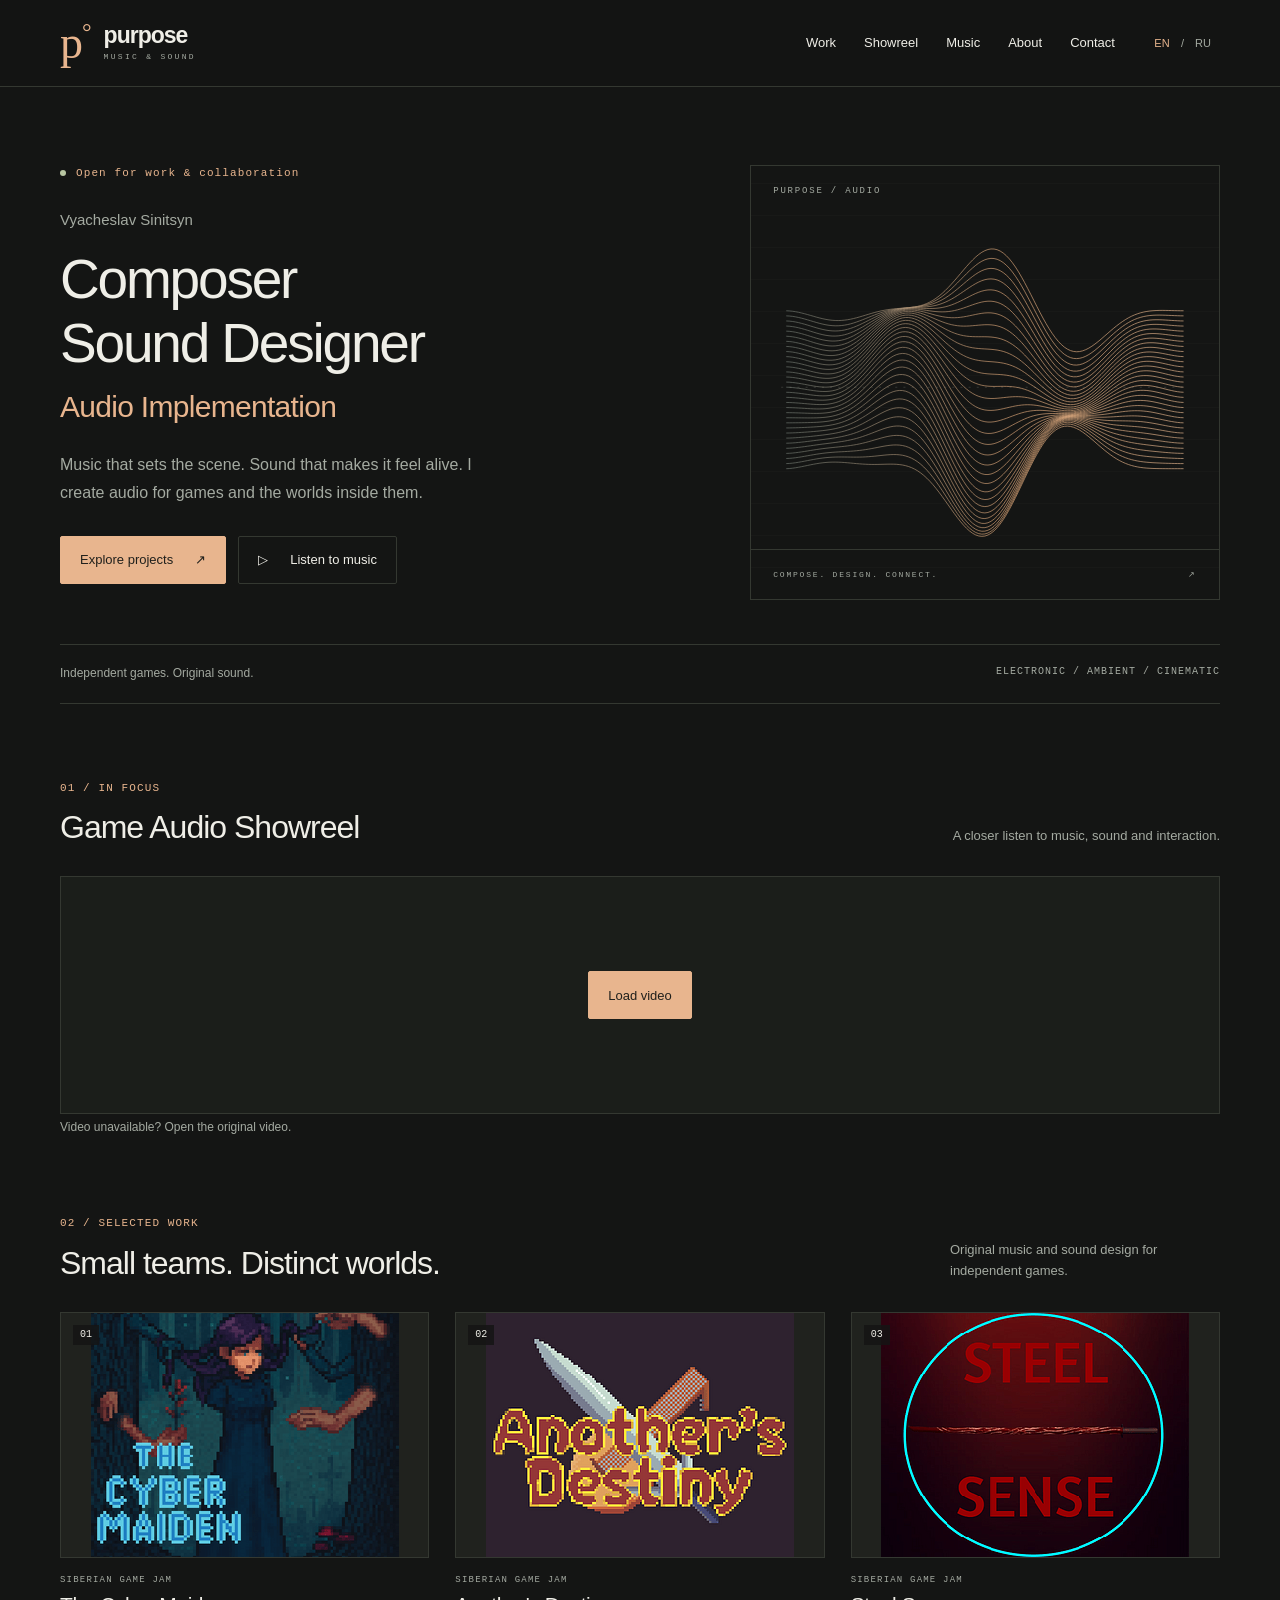
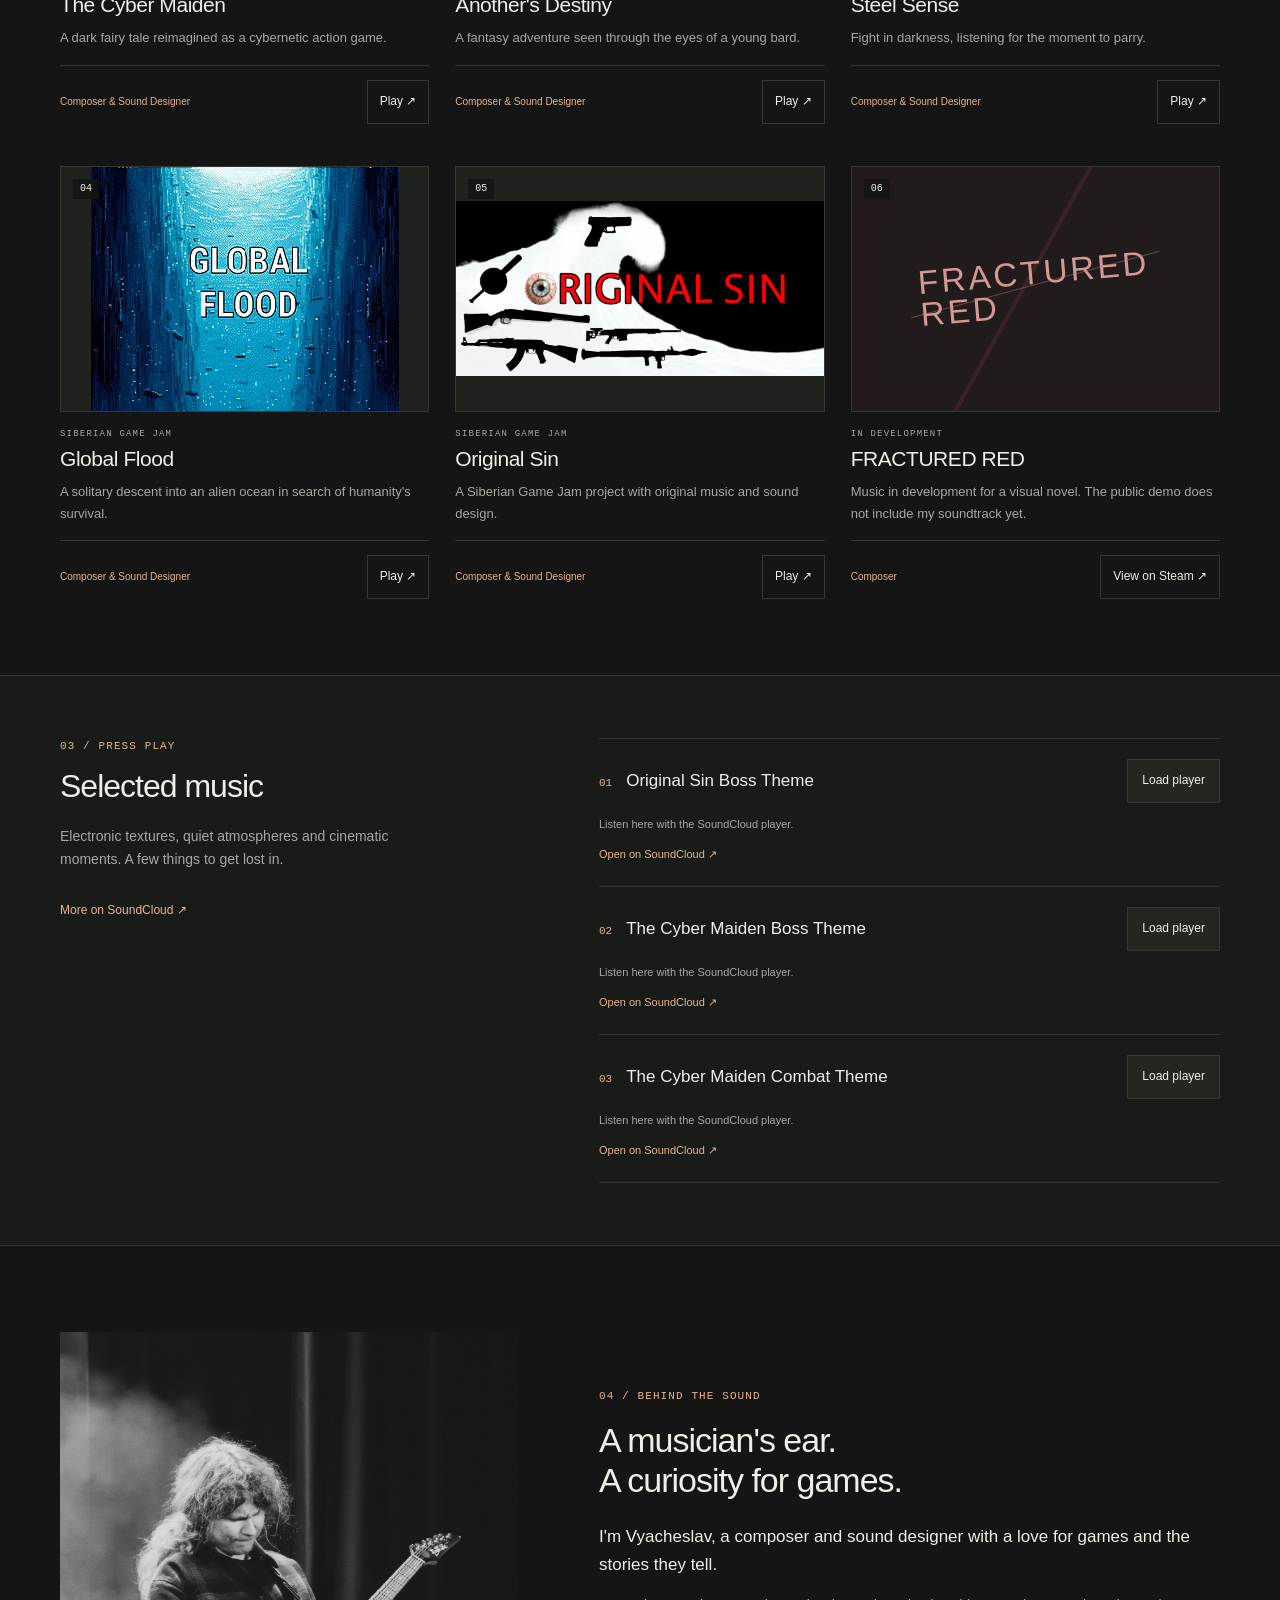
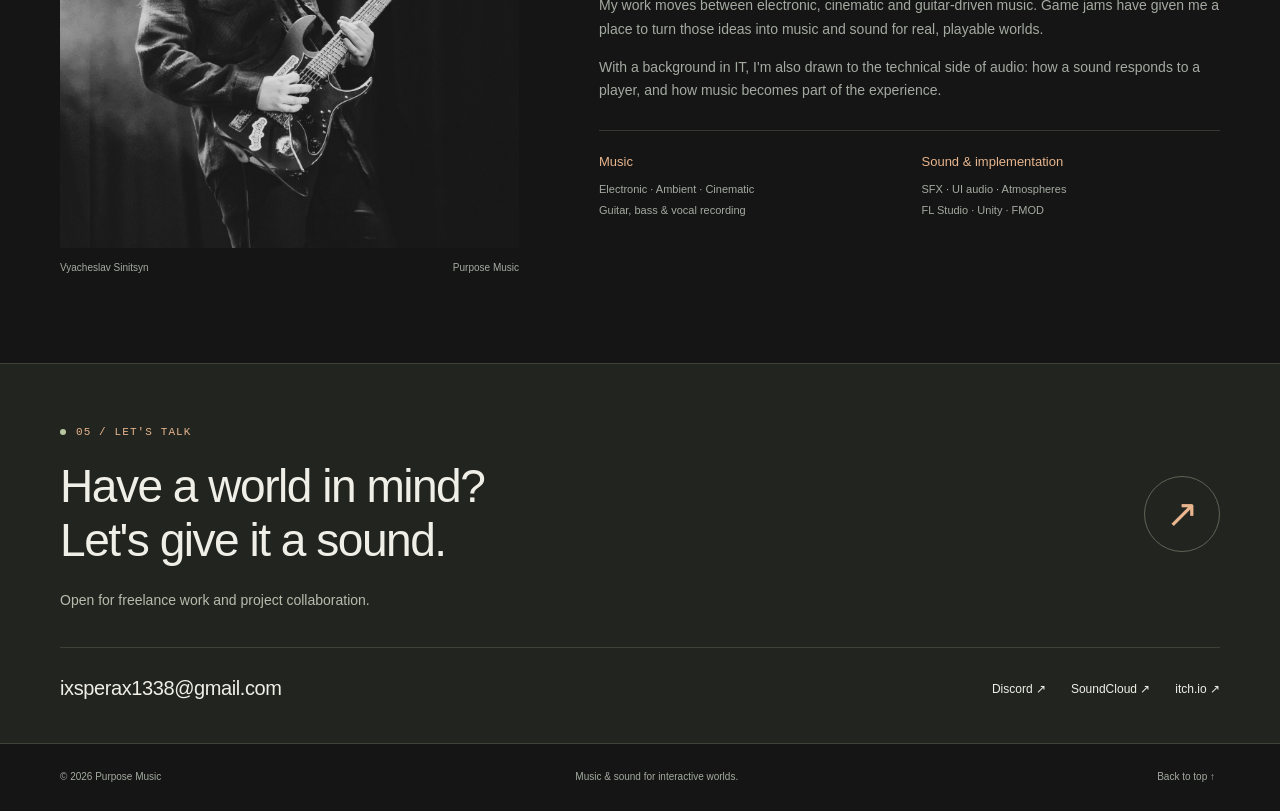
==== index.html @ 6867241c "initial commit" ====
<!doctype html>
<html lang="en">
<head>
  <meta charset="utf-8">
  <meta name="viewport" content="width=device-width, initial-scale=1">
  <title>Vyacheslav Sinitsyn · Game Audio & Music</title>
  <meta name="description" content="Music, sound design and interactive audio for games. Explore the work of Vyacheslav Sinitsyn (Purpose Music). Open for freelance work and collaboration.">
  <meta name="theme-color" content="#141514">
  <meta property="og:type" content="website">
  <meta property="og:title" content="Vyacheslav Sinitsyn · Game Audio & Music">
  <meta property="og:description" content="Music, sound design and interactive audio for games. Open for freelance work and collaboration.">
  <meta property="og:locale" content="en_US">
  <meta name="twitter:card" content="summary">
  <meta name="twitter:title" content="Vyacheslav Sinitsyn · Game Audio & Music">
  <meta name="twitter:description" content="Music, sound design and interactive audio for games. Open for freelance work and collaboration.">
  <link rel="icon" href="assets/favicon.svg" type="image/svg+xml">
  <link rel="stylesheet" href="style.css">
  <script defer src="portfolio-data.js"></script>
  <script defer src="script.js"></script>
</head>
<body>
  <a class="skip-link" href="#main" data-i18n="skip">Skip to content</a>
  <header class="header">
    <div class="container header-inner">
      <a class="brand" href="#top" aria-label="Purpose Music — home"><span class="brand-mark" aria-hidden="true">p<span>°</span></span><span>purpose<span class="brand-sub">MUSIC & SOUND</span></span></a>
      <nav id="navigation" class="navigation" aria-label="Main navigation">
        <a href="#work" data-i18n="work">Work</a><a href="#showreel" data-i18n="showreel">Showreel</a><a href="#music" data-i18n="music">Music</a><a href="#about" data-i18n="about">About</a><a href="#contact" data-i18n="contact">Contact</a>
      </nav>
      <div class="header-controls"><div class="language" role="group" aria-label="Language"><button type="button" data-lang="en" aria-pressed="true" lang="en">EN</button><span aria-hidden="true">/</span><button type="button" data-lang="ru" aria-pressed="false" lang="ru">RU</button></div><button class="menu-button" type="button" aria-expanded="false" aria-controls="navigation" data-i18n="menu">Menu</button></div>
    </div>
  </header>
  <main id="main">
    <section class="hero container" id="top" aria-labelledby="hero-title">
      <div class="hero-copy"><p class="eyebrow"><span class="status-dot"></span><span data-i18n="available">Open for work & collaboration</span></p>
        <p class="hero-name" data-i18n="name">Vyacheslav Sinitsyn</p>
        <h1 id="hero-title"><span data-i18n="composer">Composer</span><span data-i18n="soundDesigner">Sound Designer</span><span class="hero-role" data-i18n="implementation">Audio Implementation</span></h1>
        <p class="hero-description" data-i18n="heroDescription">Music that sets the scene. Sound that makes it feel alive. I create audio for games and the worlds inside them.</p>
        <div class="hero-actions"><a class="button primary" href="#work"><span data-i18n="viewProjects">Explore projects</span><span aria-hidden="true">↗</span></a><a class="button secondary" href="#music"><span aria-hidden="true">▷</span><span data-i18n="listen">Listen to music</span></a></div>
      </div>
      <div class="signal-art" aria-hidden="true"><div class="signal-top"><span>PURPOSE / AUDIO</span></div><svg class="signal-svg" viewBox="0 0 440 340"><defs><linearGradient id="signal-color" x1="0" x2="1"><stop stop-color="#6e7770"/><stop offset=".55" stop-color="#dfa778"/><stop offset="1" stop-color="#e7b78e"/></linearGradient></defs><g id="signal-lines"></g><path d="M20 170H420" stroke="#b5b8aa" stroke-opacity=".2" stroke-dasharray="2 6"/></svg><div class="signal-bottom"><span>COMPOSE. DESIGN. CONNECT.</span><span>↗</span></div></div>
      <div class="hero-foot"><span data-i18n="heroFoot">Independent games. Original sound.</span><span class="mono" data-i18n="genres">ELECTRONIC / AMBIENT / CINEMATIC</span></div>
    </section>
    <section class="section container" id="showreel" aria-labelledby="showreel-title"><div class="section-heading"><div><p class="eyebrow" data-i18n="inFocus">01 / IN FOCUS</p><h2 id="showreel-title" data-i18n="showreelTitle">Game Audio Showreel</h2></div><p data-i18n="showreelIntro">A closer listen to music, sound and interaction.</p></div>
      <div id="showreel-content" class="reel-panel"><div class="reel-wave" aria-hidden="true"></div><div class="reel-label"><span class="reel-symbol" aria-hidden="true">▷</span><h3 data-i18n="comingSoon">Showreel coming soon</h3><p data-i18n="reelNote">In the meantime, explore the games and music below.</p></div><span class="reel-corner mono" aria-hidden="true">MUSIC / SFX / INTERACTIVE AUDIO</span></div>
    </section>
    <section class="section container" id="work" aria-labelledby="work-title"><div class="section-heading"><div><p class="eyebrow" data-i18n="selectedWork">02 / SELECTED WORK</p><h2 id="work-title" data-i18n="gamesProjects">Small teams. Distinct worlds.</h2></div><p data-i18n="workIntro">Original music and sound design for independent games.</p></div><div class="projects-grid" id="projects"></div></section>
    <section class="music-section" id="music" aria-labelledby="music-title"><div class="container music-layout"><div><p class="eyebrow" data-i18n="pressPlay">03 / PRESS PLAY</p><h2 id="music-title" data-i18n="selectedMusic">Selected music</h2><p class="section-copy" data-i18n="musicIntro">Electronic textures, quiet atmospheres and cinematic moments. A few things to get lost in.</p><a class="text-link" data-contact="soundcloud" target="_blank" rel="noopener noreferrer"><span data-i18n="onSoundcloud">More on SoundCloud</span> ↗</a></div><div id="tracks" class="tracks"></div></div></section>
    <section class="section container about-layout" id="about" aria-labelledby="about-title"><figure class="portrait"><img src="SnPwhEOGqGgmnHbQnVc5QeldTbpKOXacxJZdpJtBGOdw2GzaITEuMeeuamEk_qnkr8z3vWX8vE2CydNFjJalTJc6.jpg" width="1280" height="1920" loading="lazy" decoding="async" alt="Vyacheslav Sinitsyn playing guitar on stage" id="portrait"><figcaption><span data-i18n="name">Vyacheslav Sinitsyn</span><span>Purpose Music</span></figcaption></figure><div class="about-copy"><p class="eyebrow" data-i18n="behindSound">04 / BEHIND THE SOUND</p><h2 id="about-title" data-i18n="aboutTitle">A musician's ear.<br>A curiosity for games.</h2><div id="biography"></div><div class="capabilities"><div><h3 data-i18n="music">Music</h3><p data-i18n="musicSkills">Electronic · Ambient · Cinematic<br>Guitar & bass recording</p></div><div><h3 data-i18n="soundImplementation">Sound & implementation</h3><p data-i18n="soundSkills">SFX · UI audio · Atmospheres<br>FL Studio · Unity · FMOD</p></div></div></div></section>
    <section class="contact-section" id="contact" aria-labelledby="contact-title"><div class="container"><p class="eyebrow"><span class="status-dot"></span><span data-i18n="letsTalk">05 / LET'S TALK</span></p><div class="contact-heading"><h2 id="contact-title" data-i18n="contactTitle">Have a world in mind?<br>Let's give it a sound.</h2><a class="contact-arrow" data-contact="email" aria-label="Email Vyacheslav">↗</a></div><p data-i18n="contactIntro">Open for freelance work and project collaboration.</p><div class="contact-links"><a class="email-link" data-contact="email"></a><div class="social-links"><a id="discord-link" target="_blank" rel="noopener noreferrer" hidden>Discord ↗</a><a data-contact="soundcloud" target="_blank" rel="noopener noreferrer">SoundCloud ↗</a><a data-contact="itch" target="_blank" rel="noopener noreferrer">itch.io ↗</a></div></div></div></section>
  </main>
  <footer class="container footer"><span>© <span id="year">2026</span> Purpose Music</span><span data-i18n="footerNote">Music & sound for interactive worlds.</span><a href="#top"><span data-i18n="backTop">Back to top</span> ↑</a></footer>
  <noscript><p class="noscript">Enable JavaScript to view the project catalogue, load SoundCloud and switch languages. Contact: <a href="mailto:ixsperax1338@gmail.com">ixsperax1338@gmail.com</a>.</p></noscript>
</body>
</html>
---- style.css ----
@charset "UTF-8";
:root {
  color-scheme: dark;
  --bg: #141514;
  --surface: #1c1e1c;
  --ink: #efeee7;
  --muted: #a4aaa1;
  --accent: #e8b58e;
  --line: #343831;
}
* { box-sizing: border-box; }
html { scroll-behavior: smooth; scroll-padding-top: 105px; }
body { margin: 0; background: var(--bg); color: var(--ink); font: 15px/1.65 Arial, Helvetica, sans-serif; }
a { color: inherit; text-decoration: none; }
button { font: inherit; color: inherit; cursor: pointer; }
a, button { -webkit-tap-highlight-color: transparent; transition: color .2s, background .2s, border-color .2s, transform .2s; }
img { display: block; max-width: 100%; }
svg { display: block; }
h1, h2, h3, p, figure { margin: 0; }
h1, h2, h3 { line-height: 1.16; font-weight: 500; }
a:hover { color: var(--accent); }
:focus-visible { outline: 2px solid var(--accent); outline-offset: 5px; }
[hidden] { display: none !important; }
.container { width: min(1160px, calc(100% - 96px)); margin-inline: auto; }
.eyebrow, .mono { font: 11px/1.5 Consolas, "Courier New", monospace; letter-spacing: .1em; }
.eyebrow { color: var(--accent); display: flex; align-items: center; gap: 10px; }
.status-dot { width: 6px; height: 6px; border-radius: 50%; background: #b8c6a2; flex-shrink: 0; }

/* Navigation */
.header { position: sticky; top: 0; z-index: 20; background: #141514f5; border-bottom: 1px solid var(--line); }
.header-inner { height: 86px; display: flex; align-items: center; justify-content: space-between; gap: 30px; }
.brand { display: flex; gap: 13px; align-items: center; font-size: 23px; font-weight: 600; letter-spacing: -1px; line-height: 1.15; }
.brand-mark { display: block; font: 46px/1 Georgia, serif; color: var(--accent); }
.brand-mark span { font-size: 24px; vertical-align: top; }
.brand-sub { display: block; font: 8px/1.9 Consolas, monospace; letter-spacing: 2.3px; color: var(--muted); }
.navigation { display: flex; gap: 28px; margin-left: auto; font-size: 13px; }
.navigation a { padding-block: 12px; }
.header-controls { display: flex; align-items: center; gap: 16px; }
.language { display: flex; align-items: center; gap: 2px; color: var(--muted); font-size: 11px; }
.language button { background: none; border: 0; min-height: 44px; min-width: 34px; font-size: 11px; }
.language button[aria-pressed=true] { color: var(--accent); }
.menu-button { display: none; background: none; border: 1px solid var(--line); padding: 8px 12px; }
.skip-link { position: fixed; left: 20px; top: -100px; z-index: 99; background: var(--accent); color: var(--bg); padding: 12px; }
.skip-link:focus { top: 10px; }

/* Hero: gently moving signal lines, with no external assets. */
.hero { display: grid; grid-template-columns: 1.35fr 1fr; gap: 44px 56px; padding-top: 78px; }
.hero-name { margin: 26px 0 16px; color: var(--muted); font-size: 15px; }
.hero h1 { font-size: clamp(36px, 4.3vw, 58px); letter-spacing: -2.2px; }
.hero h1 > span { display: block; }
.hero h1 .hero-role { font-size: clamp(20px, 2.35vw, 30px); letter-spacing: -.7px; color: var(--accent); margin-top: 14px; }
.hero-description { color: var(--muted); max-width: 430px; margin-top: 26px; font-size: 16px; line-height: 1.75; }
.hero-actions { display: flex; flex-wrap: wrap; gap: 12px; margin-top: 29px; }
.button { display: inline-flex; justify-content: center; align-items: center; gap: 22px; min-height: 48px; padding: 12px 19px; border: 1px solid var(--line); border-radius: 2px; font-size: 13px; }
.primary { background: var(--accent); color: #20201c; border-color: var(--accent); }
.primary:hover { background: #f6cdae; color: #141514; }
.secondary { background: transparent; }
.secondary:hover { border-color: var(--accent); }
.signal-art { align-self: center; border: 1px solid var(--line); position: relative; background: repeating-linear-gradient(0deg, transparent, transparent 31px, #8f978208 31px, #8f978208 32px); aspect-ratio: 1.08; display: flex; flex-direction: column; justify-content: space-between; overflow: hidden; }
.signal-top, .signal-bottom { padding: 20px 22px; display: flex; justify-content: space-between; align-items: center; color: var(--muted); font: 9px Consolas, monospace; letter-spacing: 1.8px; }
.signal-svg { position: absolute; top: 11%; width: 100%; height: 80%; }
#signal-lines path {
  transform-box: fill-box;
  transform-origin: center;
  animation: signal-breathe 10s ease-in-out infinite;
}
.signal-art.is-paused #signal-lines path { animation-play-state: paused; }
@keyframes signal-breathe {
  0%, 100% { transform: translateY(0) scaleY(1); }
  50% { transform: translateY(-4px) scaleY(1.12); }
}
.signal-bottom { border-top: 1px solid var(--line); font-size: 8px; }
.hero-foot { grid-column: 1/-1; border-block: 1px solid var(--line); padding: 19px 0; display: flex; justify-content: space-between; gap: 20px; color: var(--muted); font-size: 12px; }
.hero-foot .mono { font-size: 10px; }

/* Showreel */
.section { padding-block: 76px; }
.section-heading { display: flex; justify-content: space-between; align-items: flex-end; gap: 28px; margin-bottom: 30px; }
.section-heading h2, .music-layout h2 { font-size: 32px; letter-spacing: -1px; margin-top: 13px; }
.section-heading > p { font-size: 13px; color: var(--muted); max-width: 270px; }
.reel-panel { min-height: 238px; background: #1b1e1a; border: 1px solid var(--line); position: relative; display: grid; place-items: center; overflow: hidden; }
.reel-wave { position: absolute; inset: 35px 30px; display: flex; gap: 5px; align-items: center; justify-content: center; opacity: .18; }
.reel-wave i { display: block; width: 3px; background: #a6b493; flex-shrink: 1; }
.reel-label { z-index: 1; text-align: center; padding: 32px 20px; background: radial-gradient(ellipse, #1b1e1a 45%, transparent 72%); }
.reel-symbol { color: var(--accent); font-size: 33px; line-height: 1; display: block; margin-bottom: 18px; }
.reel-label h3 { font-size: 21px; }
.reel-label p { font-size: 12px; color: var(--muted); margin-top: 10px; }
.reel-corner { position: absolute; bottom: 15px; left: 20px; color: var(--muted); font-size: 8px; }
.reel-panel.has-video { aspect-ratio: 16/9; }
.reel-panel iframe, .reel-panel video { width: 100%; height: 100%; position: absolute; inset: 0; border: 0; }
.reel-link { font-size: 12px; margin-top: 12px; color: var(--muted); }

/* Work */
#work { padding-top: 0; }
.projects-grid { display: grid; grid-template-columns: repeat(3, minmax(0, 1fr)); gap: 42px 26px; }
.project-card { min-width: 0; display: flex; flex-direction: column; }
.project-art { aspect-ratio: 1.5; position: relative; display: flex; align-items: center; justify-content: center; overflow: hidden; background: #20221e; border: 1px solid var(--line); }
.project-art img { width: 100%; height: 100%; object-fit: contain; transition: transform .35s; }
.project-art:hover img { transform: scale(1.025); }
.project-art img.pixel-art { image-rendering: pixelated; }
.project-number { position: absolute; top: 12px; left: 12px; background: #141514d9; padding: 1px 7px; color: var(--ink); font: 10px/1.8 Consolas, monospace; }
.project-meta { margin: 17px 0 8px; font: 9px Consolas, monospace; color: var(--muted); letter-spacing: 1.2px; text-transform: uppercase; }
.project-card h3 { font-size: 21px; letter-spacing: -.45px; }
.project-description { font-size: 13px; color: var(--muted); margin: 10px 0 16px; line-height: 1.65; }
.project-bottom { margin-top: auto; padding: 14px 0 0; border-top: 1px solid var(--line); display: flex; align-items: center; justify-content: space-between; gap: 12px; }
.project-role { font-size: 10px; color: var(--accent); }
.project-button { display: inline-flex; align-items: center; gap: 12px; font-size: 12px; min-height: 44px; padding: 0 12px; border: 1px solid var(--line); white-space: nowrap; }
.project-button:hover { border-color: var(--accent); }
.fractured-cover { background: #221b1b linear-gradient(119deg, transparent 47%, #8b454433 47%, #8b454433 48%, transparent 48%); color: #d39994; }
.fractured-cover strong { font: 500 clamp(22px, 2.6vw, 35px)/.96 Arial, sans-serif; letter-spacing: 3px; display: block; transform: rotate(-5deg); }
.fractured-cover strong span { display: block; }
.fractured-cover::after { content: ""; height: 1px; position: absolute; top: 48%; left: 15%; right: 15%; background: #b5837d; transform: rotate(-15deg); opacity: .45; }
.project-pending { color: var(--muted); font: 9px Consolas, monospace; min-height: 44px; display: flex; align-items: center; }

/* Official SoundCloud player: loaded only on request. */
.music-section { border-block: 1px solid var(--line); background: #191b18; padding: 62px 0; }
.music-layout { display: grid; grid-template-columns: .85fr 1.15fr; gap: 80px; }
.section-copy { color: var(--muted); font-size: 14px; max-width: 340px; margin: 20px 0; }
.text-link { font-size: 12px; color: var(--accent); display: inline-block; padding-block: 10px; }
.tracks { align-self: center; min-width: 0; }
.track { border-block: 1px solid var(--line); padding: 20px 0; }
.track + .track { border-top: 0; }
.track-heading { display: flex; gap: 16px; align-items: center; justify-content: space-between; }
.track-title { font-size: 17px; }
.track-index { font: 11px Consolas, monospace; color: var(--accent); margin-right: 14px; }
.load-player { border: 1px solid var(--line); background: #242720; padding: 10px 14px; min-height: 44px; white-space: nowrap; font-size: 12px; }
.load-player:hover { border-color: var(--accent); }
.track-note, .player-fallback { font-size: 11px; color: var(--muted); margin-top: 12px; }
.track-link { font-size: 11px; display: inline-block; padding-top: 12px; color: var(--accent); }
.player-frame { display: block; width: 100%; height: 166px; border: 0; margin-top: 18px; background: #eee; }
.player-fallback a { text-decoration: underline; }

/* About and contact */
.about-layout { display: grid; grid-template-columns: .85fr 1.15fr; gap: 80px; align-items: center; padding-block: 86px; }
.portrait { position: relative; }
.portrait img { width: 100%; height: auto; aspect-ratio: 4/4.5; object-fit: cover; object-position: 50% 58%; filter: contrast(.95); }
.portrait figcaption { display: flex; justify-content: space-between; gap: 12px; padding-top: 12px; color: var(--muted); font-size: 10px; }
.about-copy h2 { font-size: 34px; letter-spacing: -1px; margin: 17px 0 23px; white-space: pre-line; }
#biography p { color: var(--muted); font-size: 14px; margin-bottom: 15px; }
#biography p:first-child { color: var(--ink); font-size: 17px; }
.capabilities { display: grid; grid-template-columns: 1fr 1fr; gap: 24px; border-top: 1px solid var(--line); padding-top: 23px; margin-top: 28px; }
.capabilities h3 { font-size: 13px; margin-bottom: 10px; color: var(--accent); }
.capabilities p { white-space: pre-line; font-size: 11px; color: var(--muted); line-height: 1.9; }
.contact-section { background: #22251f; padding: 60px 0 35px; border-block: 1px solid #3d4237; }
.contact-heading { display: flex; justify-content: space-between; align-items: center; gap: 24px; margin-top: 20px; }
.contact-heading h2 { font-size: clamp(30px, 3.6vw, 47px); letter-spacing: -1.5px; white-space: pre-line; }
.contact-arrow { display: flex; align-items: center; justify-content: center; border: 1px solid #5e6356; border-radius: 50%; height: 76px; width: 76px; font-size: 39px; color: var(--accent); flex-shrink: 0; }
.contact-arrow:hover { background: var(--accent); color: var(--bg); }
.contact-section p:not(.eyebrow) { color: #b5bcad; font-size: 14px; margin-top: 22px; }
.contact-links { display: flex; justify-content: space-between; gap: 24px; flex-wrap: wrap; border-top: 1px solid #3d4237; margin-top: 35px; padding-top: 24px; }
.email-link { font-size: 20px; letter-spacing: -.4px; overflow-wrap: anywhere; }
.social-links { display: flex; gap: 25px; font-size: 12px; align-items: center; }
.social-links a { padding: 8px 0; }
.footer { display: flex; justify-content: space-between; gap: 24px; color: var(--muted); font-size: 10px; padding-block: 25px; }
.footer a { padding-inline: 5px; }
.noscript { padding: 24px; text-align: center; color: var(--accent); }

@media (min-width: 1600px) {
  .hero { padding-top: 90px; }
  .section { padding-block: 85px; }
  #work { padding-top: 0; }
}
@media (max-width: 1050px) {
  .container { width: calc(100% - 64px); }
  .navigation { gap: 20px; }
  .hero { gap: 38px 32px; }
  .hero h1 { font-size: 44px; }
  .music-layout, .about-layout { gap: 45px; }
  .projects-grid { gap: 36px 20px; }
  .project-role { max-width: 130px; }
  .section-heading h2 { font-size: 28px; }
  .project-card h3 { font-size: 19px; }
  .signal-bottom { letter-spacing: 1px; }
  .contact-heading h2 { font-size: 39px; }
}
@media (max-width: 800px) {
  .container { width: calc(100% - 48px); }
  .header-inner { height: 74px; gap: 15px; }
  .brand { font-size: 20px; }
  .navigation { gap: 15px; font-size: 12px; }
  .hero { padding-top: 54px; gap: 32px 22px; }
  .hero h1 { font-size: 36px; letter-spacing: -1.4px; }
  .hero h1 .hero-role { font-size: 22px; }
  .hero-description { font-size: 14px; }
  .hero-actions { gap: 8px; }
  .button { font-size: 12px; padding: 11px 14px; gap: 12px; }
  .signal-top, .signal-bottom { padding: 15px 12px; font-size: 7px; letter-spacing: .8px; }
  .hero-foot .mono { font-size: 8px; }
  .projects-grid { grid-template-columns: repeat(2, minmax(0, 1fr)); }
  .section { padding-block: 58px; }
  .section-heading h2 { font-size: 27px; }
  .section-heading > p { max-width: 200px; font-size: 12px; }
  .music-layout { grid-template-columns: 1fr; gap: 28px; }
  .music-layout .section-copy { max-width: 450px; }
  .about-layout { gap: 30px; grid-template-columns: .85fr 1.15fr; }
  .about-copy h2 { font-size: 28px; }
  .capabilities { grid-template-columns: 1fr; gap: 15px; }
  .contact-heading h2 { font-size: 35px; }
  .footer { gap: 15px; }
  .footer > span:nth-child(2) { display: none; }
}
@media (max-width: 650px) {
  html { scroll-padding-top: 90px; }
  .container { width: calc(100% - 40px); }
  .header-inner { height: 72px; }
  .brand { gap: 9px; }
  .brand-mark { font-size: 38px; }
  .brand-mark span { font-size: 20px; }
  .menu-button { display: block; font-size: 12px; min-height: 44px; }
  .header-controls { gap: 10px; }
  .navigation { position: absolute; top: 72px; left: 0; right: 0; display: none; padding: 16px 20px 22px; background: var(--bg); border-bottom: 1px solid var(--line); flex-direction: column; gap: 0; font-size: 16px; }
  .navigation.is-open { display: flex; }
  .navigation a { padding: 12px 0; }
  .hero { grid-template-columns: 1fr; padding-top: 40px; gap: 28px; }
  .hero h1 { font-size: clamp(32px, 8.8vw, 51px); }
  .hero h1 .hero-role { font-size: 25px; }
  .hero-name { margin-top: 24px; }
  .hero-description { font-size: 15px; max-width: 100%; }
  .signal-art { aspect-ratio: 2.2; }
  .signal-svg { top: -24%; height: 145%; }
  .signal-top, .signal-bottom { padding: 12px 15px; font-size: 8px; }
  .signal-top { z-index: 1; }
  .hero-foot { flex-direction: column; gap: 4px; font-size: 11px; padding: 15px 0; }
  .hero-foot .mono { font-size: 8px; }
  .section { padding-block: 46px; }
  .section-heading { display: block; margin-bottom: 23px; }
  .section-heading h2 { font-size: 28px; max-width: 330px; }
  .section-heading > p { max-width: 100%; margin-top: 14px; }
  .reel-panel { min-height: 230px; }
  .reel-label h3 { font-size: 20px; }
  .reel-label p { max-width: 250px; }
  .reel-corner { font-size: 7px; }
  .projects-grid { gap: 32px; grid-template-columns: 1fr; }
  .project-art { aspect-ratio: 1.55; }
  .project-meta { margin-top: 16px; }
  .project-card h3 { font-size: 23px; }
  .project-description { margin-bottom: 12px; }
  .project-role { max-width: none; font-size: 11px; }
  .project-bottom { padding-top: 12px; }
  .fractured-cover strong { font-size: 40px; }
  .music-section { padding-block: 42px; }
  .track-heading { gap: 10px; }
  .track-title { font-size: 14px; }
  .track-index { margin-right: 8px; }
  .load-player { font-size: 11px; padding: 10px; }
  .about-layout { grid-template-columns: 1fr; gap: 32px; }
  .portrait { max-width: 420px; }
  .portrait img { aspect-ratio: 1.1; object-position: 50% 52%; }
  .about-copy h2 { font-size: 32px; }
  .capabilities { grid-template-columns: 1fr 1fr; gap: 18px; }
  .contact-section { padding-top: 42px; }
  .contact-heading h2 { font-size: 30px; letter-spacing: -1px; }
  .contact-arrow { width: 48px; height: 48px; font-size: 27px; }
  .contact-heading { gap: 12px; }
  .contact-links { gap: 16px; }
  .email-link { font-size: 19px; }
  .social-links { gap: 24px; }
  .footer { font-size: 9px; padding-block: 22px; }
}
@media (prefers-reduced-motion: reduce) {
  html { scroll-behavior: auto; }
  *, *::before, *::after { transition: none !important; animation: none !important; }
}
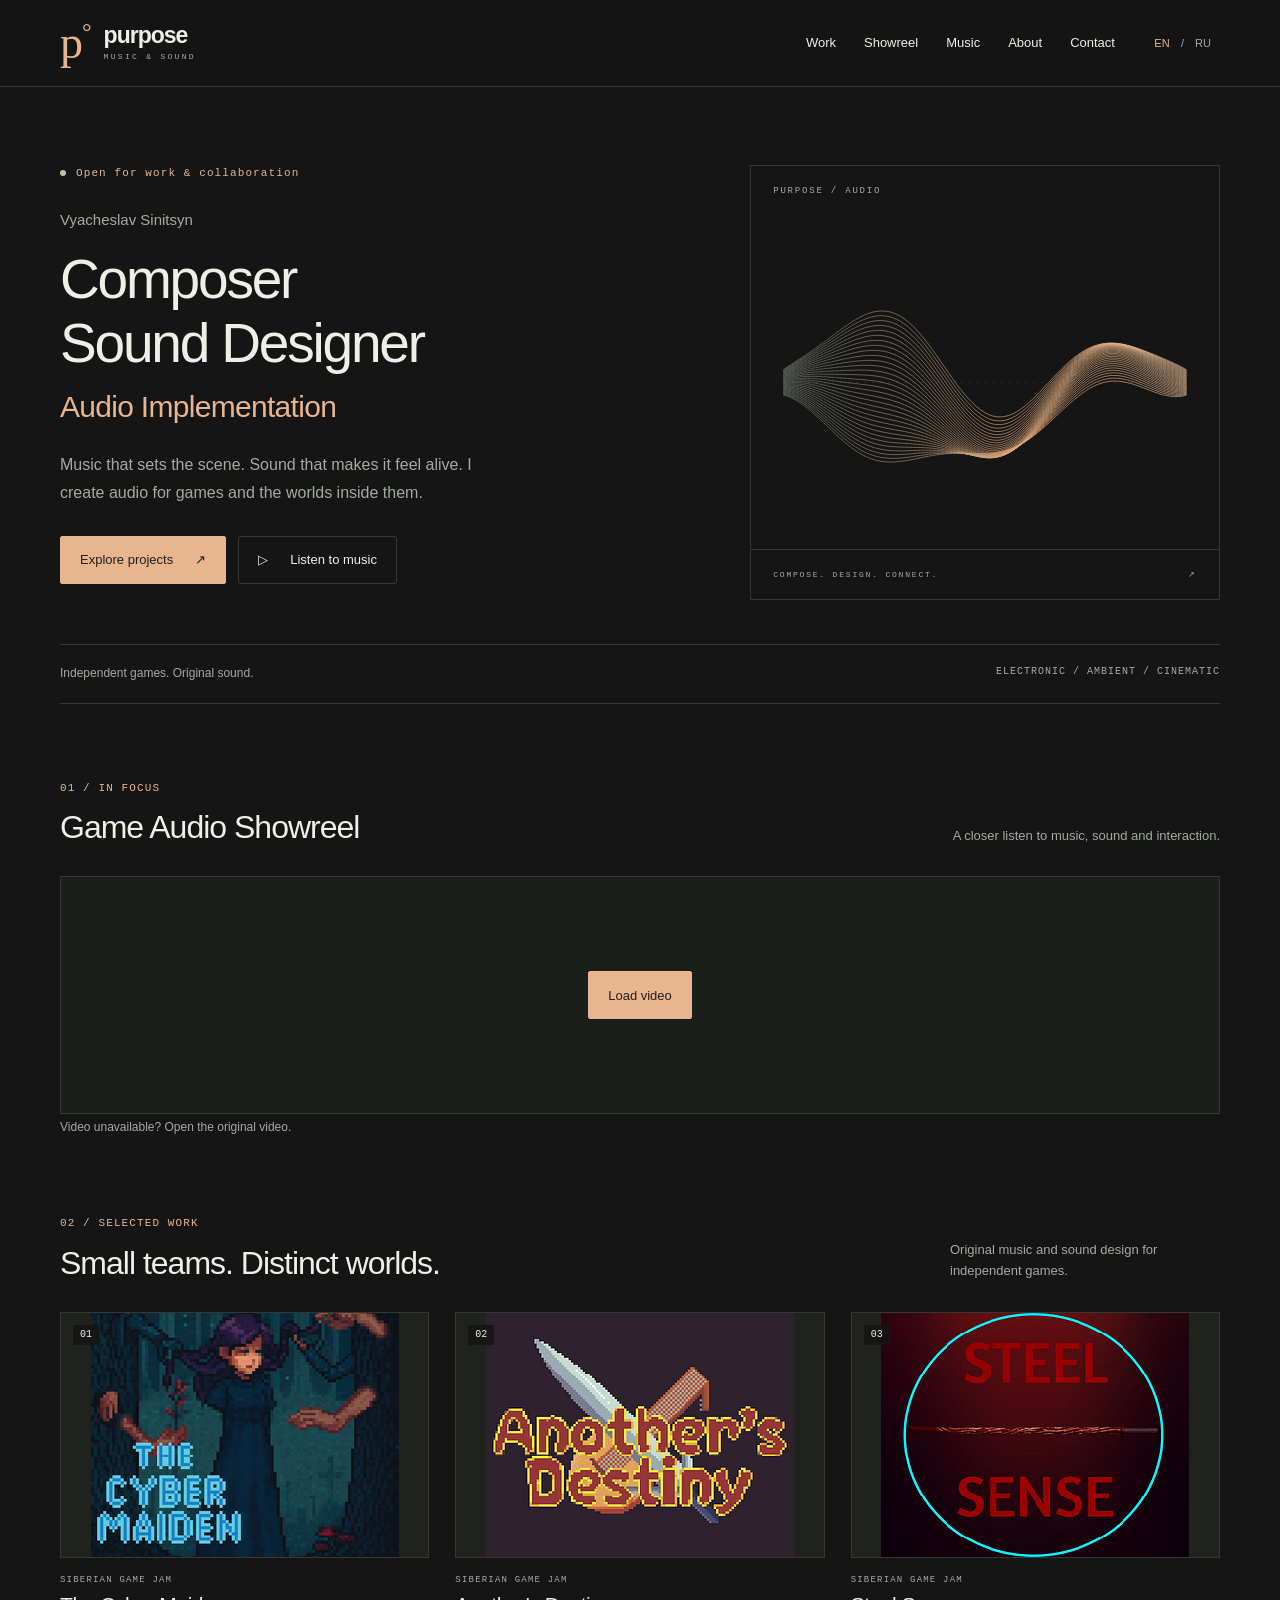
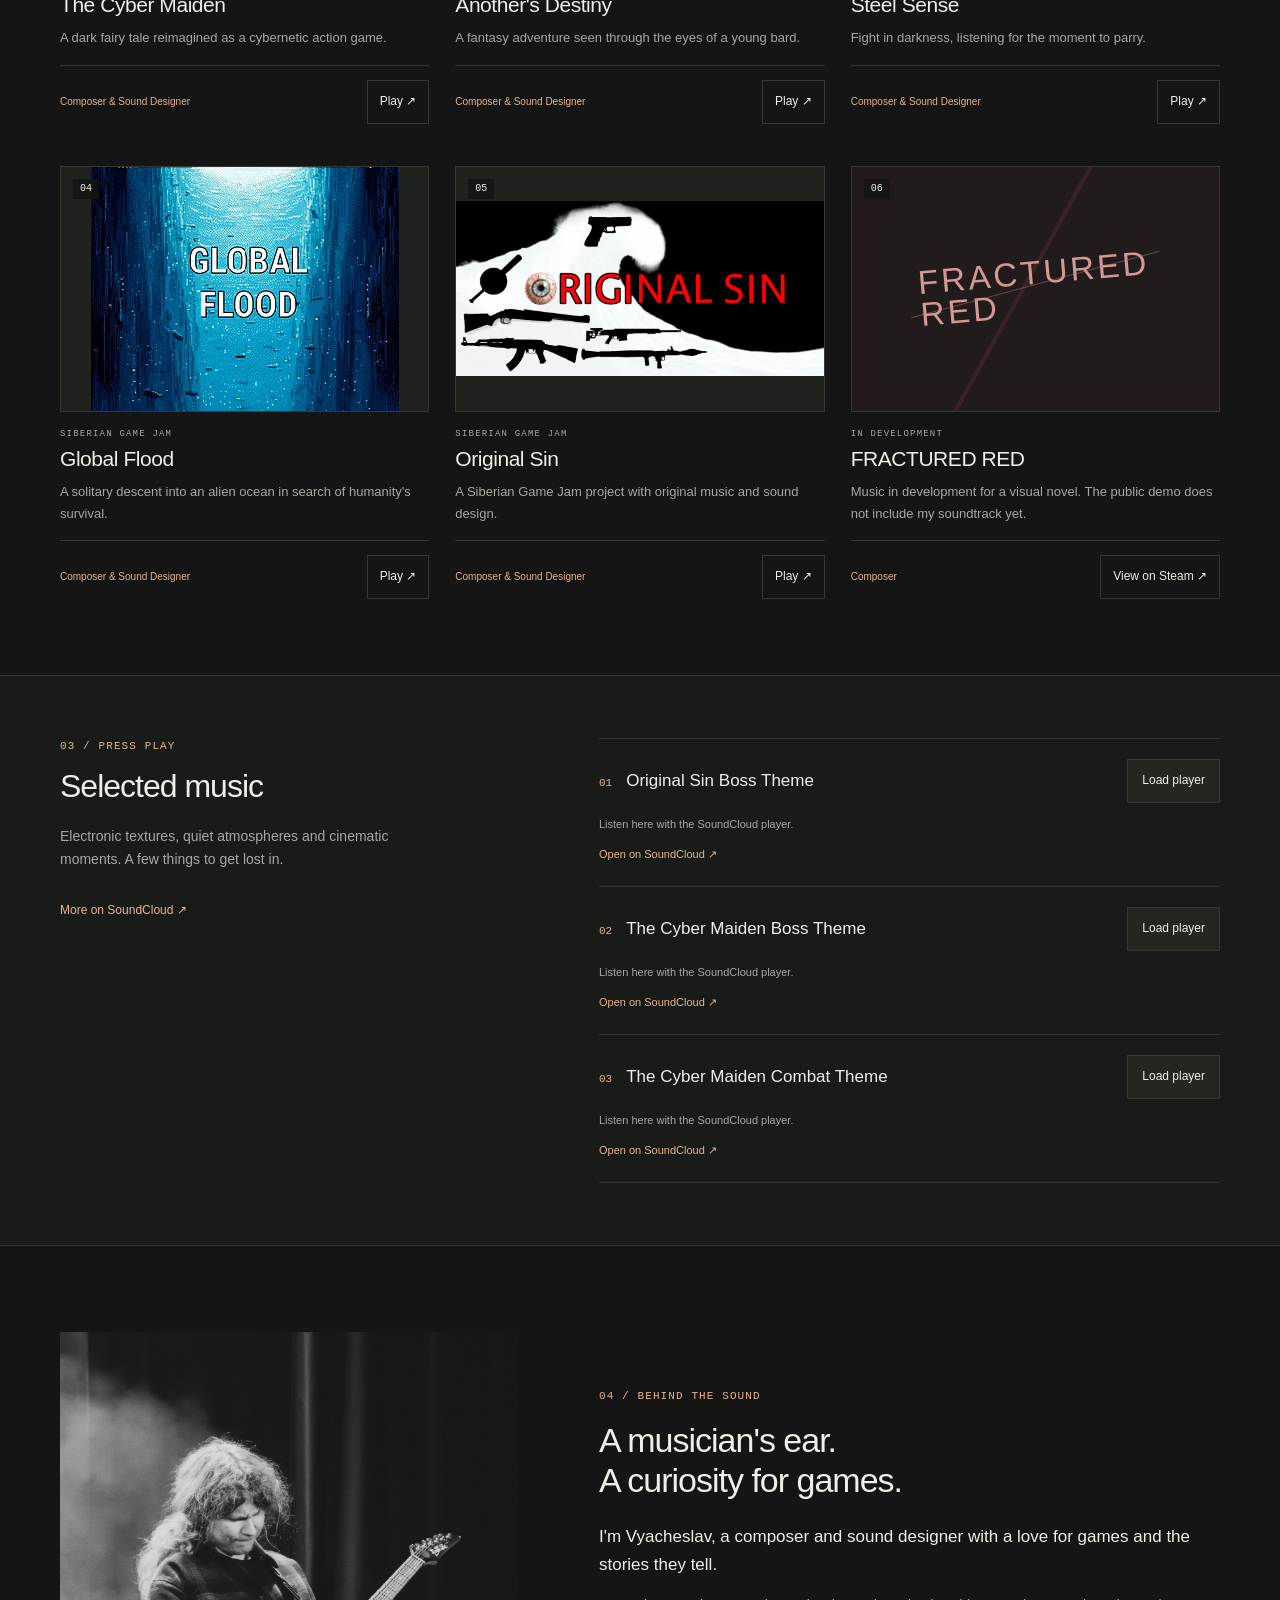
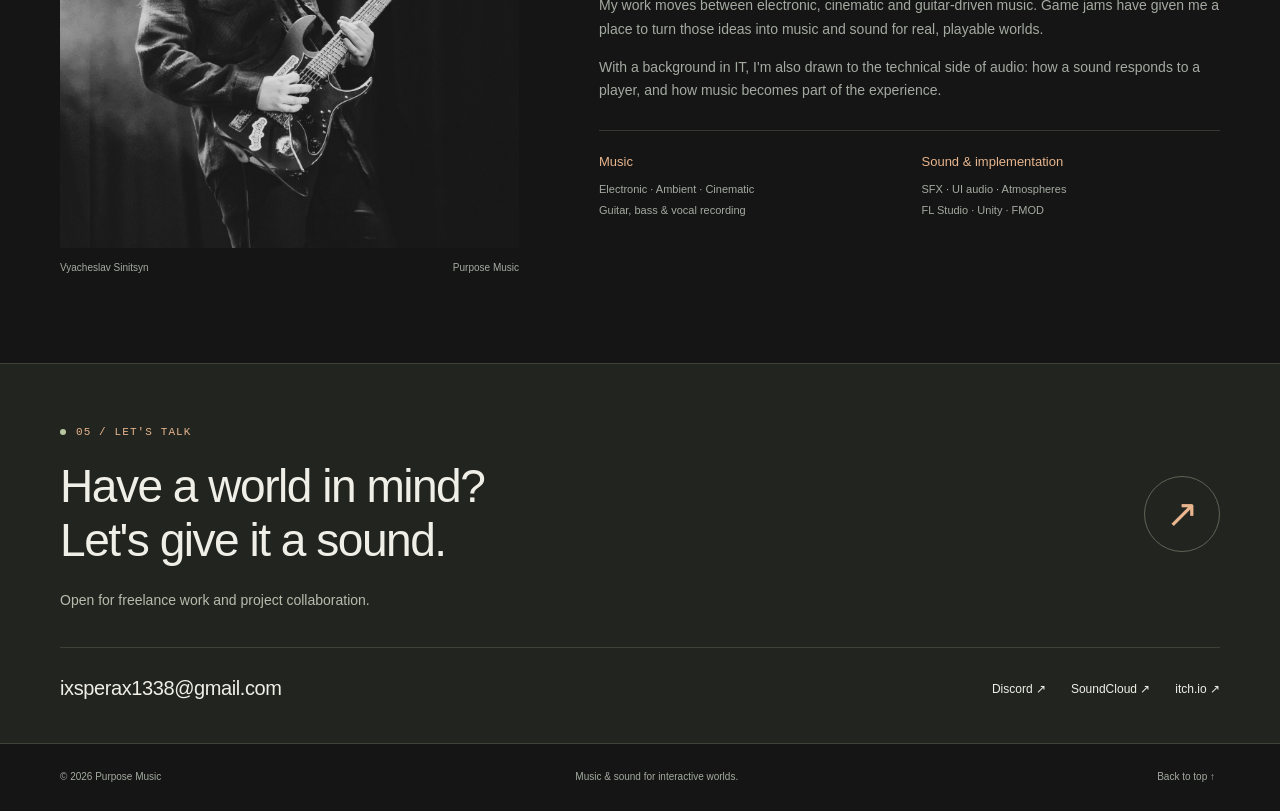
==== commit 29e3cba2: "animation" ====
--- a/index.html
+++ b/index.html
@@ -37,7 +37,7 @@
         <p class="hero-description" data-i18n="heroDescription">Music that sets the scene. Sound that makes it feel alive. I create audio for games and the worlds inside them.</p>
         <div class="hero-actions"><a class="button primary" href="#work"><span data-i18n="viewProjects">Explore projects</span><span aria-hidden="true">↗</span></a><a class="button secondary" href="#music"><span aria-hidden="true">▷</span><span data-i18n="listen">Listen to music</span></a></div>
       </div>
-      <div class="signal-art" aria-hidden="true"><div class="signal-top"><span>PURPOSE / AUDIO</span></div><svg class="signal-svg" viewBox="0 0 440 340"><defs><linearGradient id="signal-color" x1="0" x2="1"><stop stop-color="#6e7770"/><stop offset=".55" stop-color="#dfa778"/><stop offset="1" stop-color="#e7b78e"/></linearGradient></defs><g id="signal-lines"></g><path d="M20 170H420" stroke="#b5b8aa" stroke-opacity=".2" stroke-dasharray="2 6"/></svg><div class="signal-bottom"><span>COMPOSE. DESIGN. CONNECT.</span><span>↗</span></div></div>
+      <div class="signal-art" aria-hidden="true"><div class="signal-top"><span>PURPOSE / AUDIO</span></div><svg class="signal-svg" viewBox="0 0 440 280" preserveAspectRatio="none"><defs><linearGradient id="signal-color" x1="0" x2="1"><stop stop-color="#6e7770"/><stop offset=".55" stop-color="#dfa778"/><stop offset="1" stop-color="#e7b78e"/></linearGradient></defs><g id="signal-lines"></g><path d="M20 140H420" stroke="#b5b8aa" stroke-opacity=".15" stroke-dasharray="2 6"/></svg><div class="signal-bottom"><span>COMPOSE. DESIGN. CONNECT.</span><span>↗</span></div></div>
       <div class="hero-foot"><span data-i18n="heroFoot">Independent games. Original sound.</span><span class="mono" data-i18n="genres">ELECTRONIC / AMBIENT / CINEMATIC</span></div>
     </section>
     <section class="section container" id="showreel" aria-labelledby="showreel-title"><div class="section-heading"><div><p class="eyebrow" data-i18n="inFocus">01 / IN FOCUS</p><h2 id="showreel-title" data-i18n="showreelTitle">Game Audio Showreel</h2></div><p data-i18n="showreelIntro">A closer listen to music, sound and interaction.</p></div>
--- a/style.css
+++ b/style.css
@@ -56,19 +56,9 @@
 .primary:hover { background: #f6cdae; color: #141514; }
 .secondary { background: transparent; }
 .secondary:hover { border-color: var(--accent); }
-.signal-art { align-self: center; border: 1px solid var(--line); position: relative; background: repeating-linear-gradient(0deg, transparent, transparent 31px, #8f978208 31px, #8f978208 32px); aspect-ratio: 1.08; display: flex; flex-direction: column; justify-content: space-between; overflow: hidden; }
+.signal-art { align-self: center; width: 100%; max-width: 100%; min-width: 0; border: 1px solid var(--line); position: relative; background: repeating-linear-gradient(0deg, transparent, transparent 31px, #8f978208 31px, #8f978208 32px); aspect-ratio: 1.08; display: grid; grid-template-rows: auto minmax(0, 1fr) auto; overflow: hidden; }
 .signal-top, .signal-bottom { padding: 20px 22px; display: flex; justify-content: space-between; align-items: center; color: var(--muted); font: 9px Consolas, monospace; letter-spacing: 1.8px; }
-.signal-svg { position: absolute; top: 11%; width: 100%; height: 80%; }
-#signal-lines path {
-  transform-box: fill-box;
-  transform-origin: center;
-  animation: signal-breathe 10s ease-in-out infinite;
-}
-.signal-art.is-paused #signal-lines path { animation-play-state: paused; }
-@keyframes signal-breathe {
-  0%, 100% { transform: translateY(0) scaleY(1); }
-  50% { transform: translateY(-4px) scaleY(1.12); }
-}
+.signal-svg { width: 100%; height: 100%; min-height: 0; padding: 8px 12px; overflow: hidden; }
 .signal-bottom { border-top: 1px solid var(--line); font-size: 8px; }
 .hero-foot { grid-column: 1/-1; border-block: 1px solid var(--line); padding: 19px 0; display: flex; justify-content: space-between; gap: 20px; color: var(--muted); font-size: 12px; }
 .hero-foot .mono { font-size: 10px; }
@@ -216,8 +206,7 @@
   .hero h1 .hero-role { font-size: 25px; }
   .hero-name { margin-top: 24px; }
   .hero-description { font-size: 15px; max-width: 100%; }
-  .signal-art { aspect-ratio: 2.2; }
-  .signal-svg { top: -24%; height: 145%; }
+  .signal-art { aspect-ratio: 1.8; min-height: 200px; }
   .signal-top, .signal-bottom { padding: 12px 15px; font-size: 8px; }
   .signal-top { z-index: 1; }
   .hero-foot { flex-direction: column; gap: 4px; font-size: 11px; padding: 15px 0; }
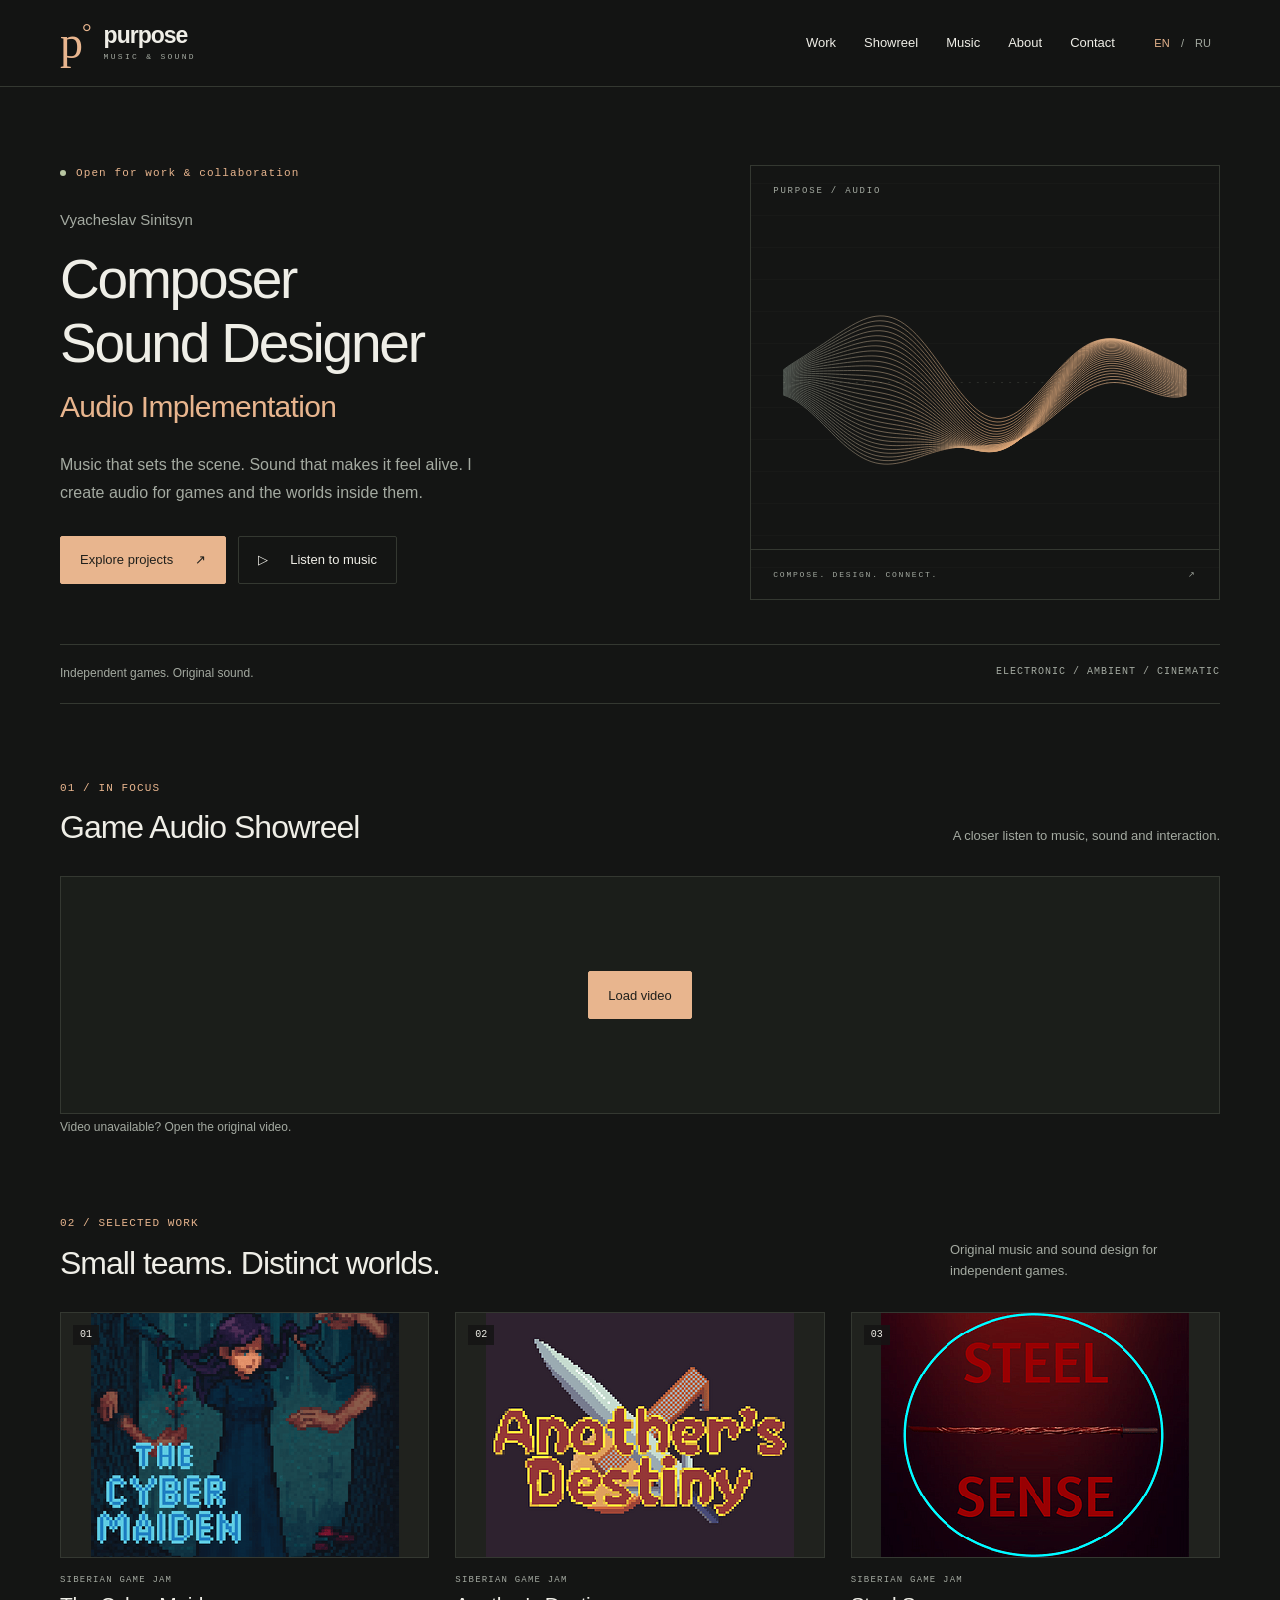
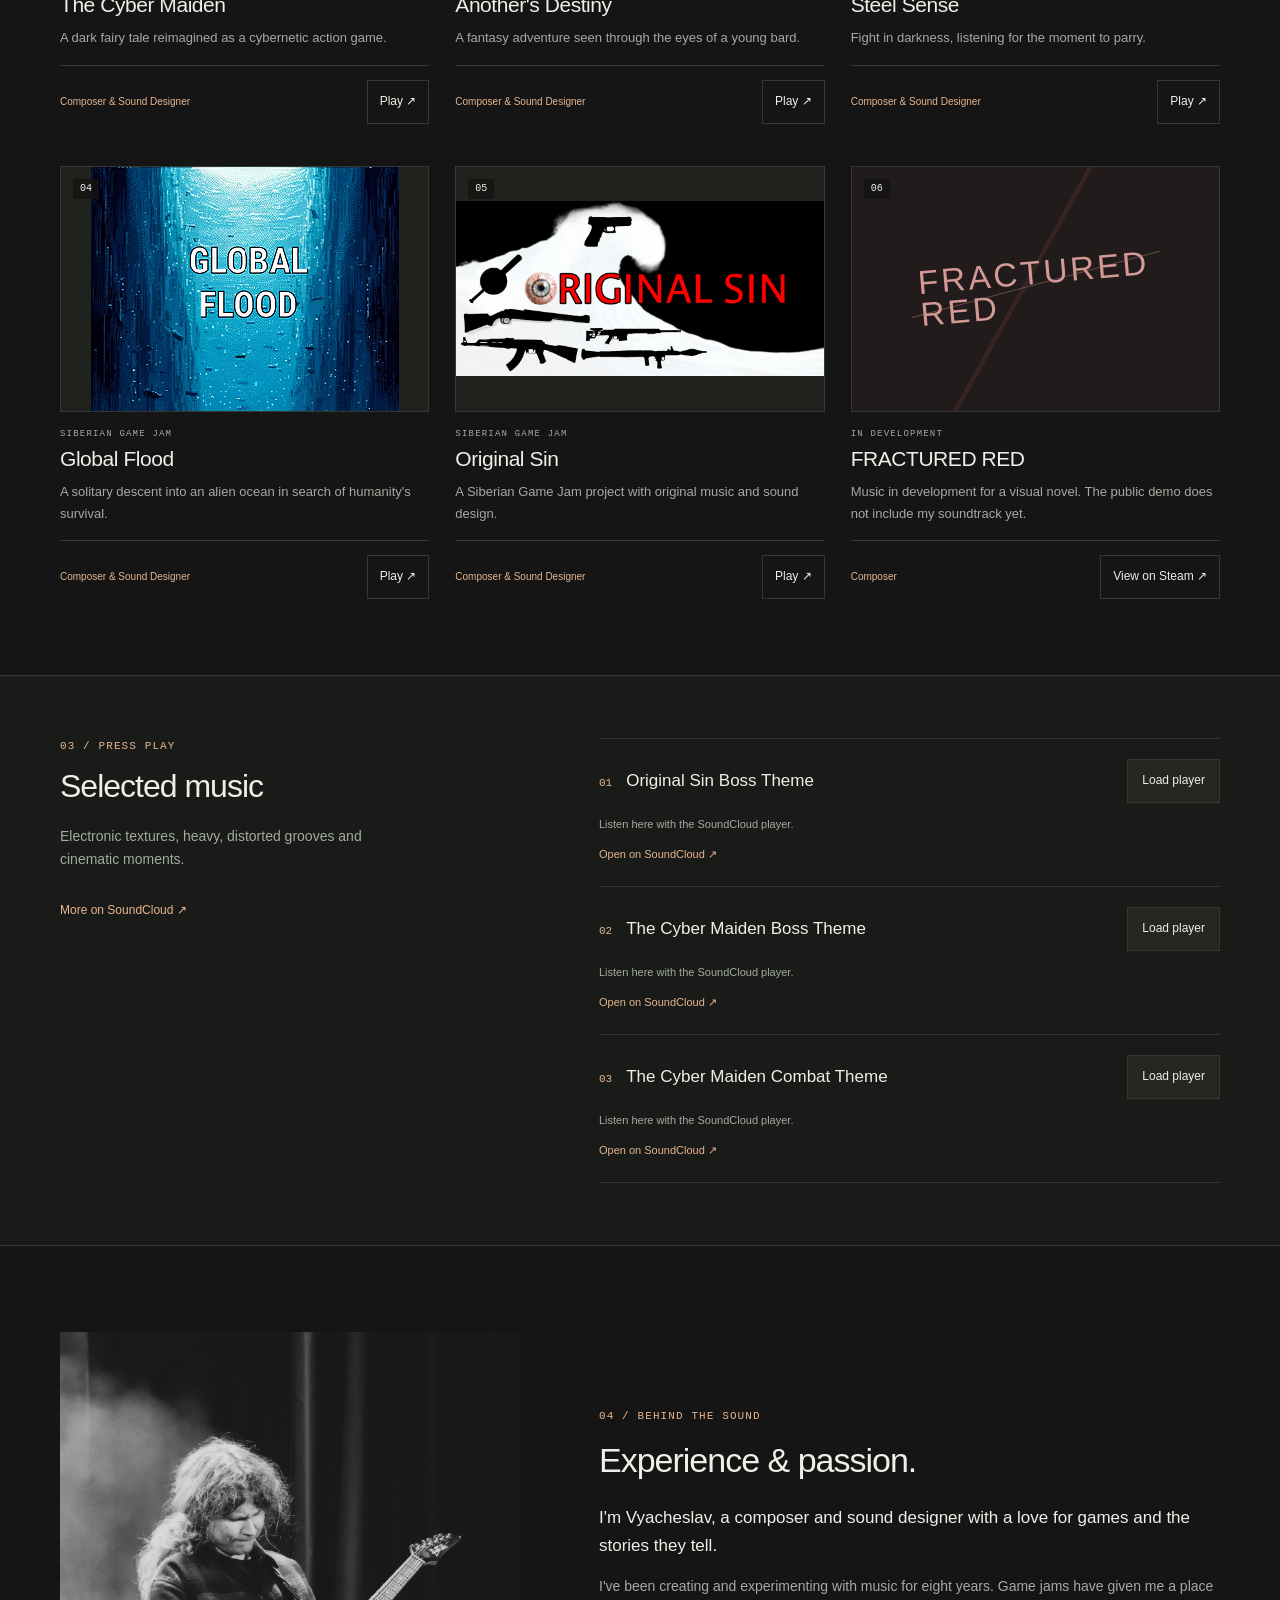
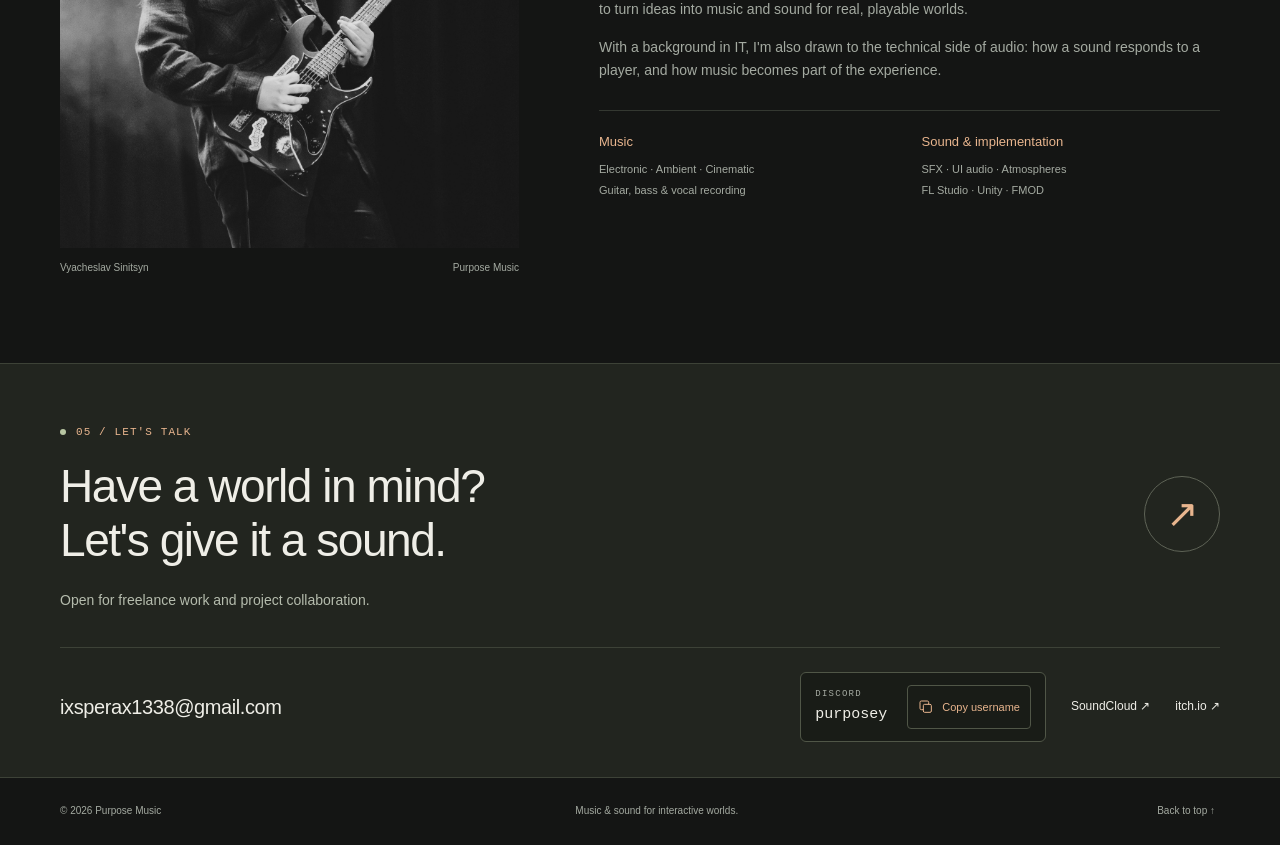
==== commit 2f00c4aa: "Changed discord" ====
--- a/index.html
+++ b/index.html
@@ -46,7 +46,16 @@
     <section class="section container" id="work" aria-labelledby="work-title"><div class="section-heading"><div><p class="eyebrow" data-i18n="selectedWork">02 / SELECTED WORK</p><h2 id="work-title" data-i18n="gamesProjects">Small teams. Distinct worlds.</h2></div><p data-i18n="workIntro">Original music and sound design for independent games.</p></div><div class="projects-grid" id="projects"></div></section>
     <section class="music-section" id="music" aria-labelledby="music-title"><div class="container music-layout"><div><p class="eyebrow" data-i18n="pressPlay">03 / PRESS PLAY</p><h2 id="music-title" data-i18n="selectedMusic">Selected music</h2><p class="section-copy" data-i18n="musicIntro">Electronic textures, quiet atmospheres and cinematic moments. A few things to get lost in.</p><a class="text-link" data-contact="soundcloud" target="_blank" rel="noopener noreferrer"><span data-i18n="onSoundcloud">More on SoundCloud</span> ↗</a></div><div id="tracks" class="tracks"></div></div></section>
     <section class="section container about-layout" id="about" aria-labelledby="about-title"><figure class="portrait"><img src="SnPwhEOGqGgmnHbQnVc5QeldTbpKOXacxJZdpJtBGOdw2GzaITEuMeeuamEk_qnkr8z3vWX8vE2CydNFjJalTJc6.jpg" width="1280" height="1920" loading="lazy" decoding="async" alt="Vyacheslav Sinitsyn playing guitar on stage" id="portrait"><figcaption><span data-i18n="name">Vyacheslav Sinitsyn</span><span>Purpose Music</span></figcaption></figure><div class="about-copy"><p class="eyebrow" data-i18n="behindSound">04 / BEHIND THE SOUND</p><h2 id="about-title" data-i18n="aboutTitle">A musician's ear.<br>A curiosity for games.</h2><div id="biography"></div><div class="capabilities"><div><h3 data-i18n="music">Music</h3><p data-i18n="musicSkills">Electronic · Ambient · Cinematic<br>Guitar & bass recording</p></div><div><h3 data-i18n="soundImplementation">Sound & implementation</h3><p data-i18n="soundSkills">SFX · UI audio · Atmospheres<br>FL Studio · Unity · FMOD</p></div></div></div></section>
-    <section class="contact-section" id="contact" aria-labelledby="contact-title"><div class="container"><p class="eyebrow"><span class="status-dot"></span><span data-i18n="letsTalk">05 / LET'S TALK</span></p><div class="contact-heading"><h2 id="contact-title" data-i18n="contactTitle">Have a world in mind?<br>Let's give it a sound.</h2><a class="contact-arrow" data-contact="email" aria-label="Email Vyacheslav">↗</a></div><p data-i18n="contactIntro">Open for freelance work and project collaboration.</p><div class="contact-links"><a class="email-link" data-contact="email"></a><div class="social-links"><a id="discord-link" target="_blank" rel="noopener noreferrer" hidden>Discord ↗</a><a data-contact="soundcloud" target="_blank" rel="noopener noreferrer">SoundCloud ↗</a><a data-contact="itch" target="_blank" rel="noopener noreferrer">itch.io ↗</a></div></div></div></section>
+    <section class="contact-section" id="contact" aria-labelledby="contact-title"><div class="container"><p class="eyebrow"><span class="status-dot"></span><span data-i18n="letsTalk">05 / LET'S TALK</span></p><div class="contact-heading"><h2 id="contact-title" data-i18n="contactTitle">Have a world in mind?<br>Let's give it a sound.</h2><a class="contact-arrow" data-contact="email" aria-label="Email Vyacheslav">↗</a></div><p data-i18n="contactIntro">Open for freelance work and project collaboration.</p><div class="contact-links"><a class="email-link" data-contact="email"></a><div class="social-links"><div class="discord-contact" id="discord-contact" hidden>
+  <div class="discord-card">
+    <div class="discord-identity"><span class="discord-label">Discord</span><span class="discord-username" id="discord-username"></span></div>
+    <button class="discord-copy" id="discord-copy" type="button" aria-describedby="discord-username">
+      <svg width="16" height="16" viewBox="0 0 24 24" fill="none" stroke="currentColor" stroke-width="1.5" aria-hidden="true"><rect x="8" y="8" width="12" height="12" rx="2"/><path d="M16 8V5a2 2 0 0 0-2-2H5a2 2 0 0 0-2 2v9a2 2 0 0 0 2 2h3"/></svg>
+      <span data-i18n="copyDiscord">Copy username</span>
+    </button>
+  </div>
+  <span class="discord-status" id="discord-status" role="status" aria-live="polite"></span>
+</div><a data-contact="soundcloud" target="_blank" rel="noopener noreferrer">SoundCloud ↗</a><a data-contact="itch" target="_blank" rel="noopener noreferrer">itch.io ↗</a></div></div></div></section>
   </main>
   <footer class="container footer"><span>© <span id="year">2026</span> Purpose Music</span><span data-i18n="footerNote">Music & sound for interactive worlds.</span><a href="#top"><span data-i18n="backTop">Back to top</span> ↑</a></footer>
   <noscript><p class="noscript">Enable JavaScript to view the project catalogue, load SoundCloud and switch languages. Contact: <a href="mailto:ixsperax1338@gmail.com">ixsperax1338@gmail.com</a>.</p></noscript>
--- a/style.css
+++ b/style.css
@@ -139,8 +139,20 @@
 .contact-section p:not(.eyebrow) { color: #b5bcad; font-size: 14px; margin-top: 22px; }
 .contact-links { display: flex; justify-content: space-between; gap: 24px; flex-wrap: wrap; border-top: 1px solid #3d4237; margin-top: 35px; padding-top: 24px; }
 .email-link { font-size: 20px; letter-spacing: -.4px; overflow-wrap: anywhere; }
-.social-links { display: flex; gap: 25px; font-size: 12px; align-items: center; }
+.social-links { display: flex; flex-wrap: wrap; gap: 20px 25px; font-size: 12px; align-items: center; }
 .social-links a { padding: 8px 0; }
+.contact-links { align-items: center; }
+.discord-contact { max-width: 100%; }
+.discord-card { display: flex; align-items: center; flex-wrap: wrap; gap: 12px 20px; padding: 12px 14px; border: 1px solid #505647; border-radius: 6px; background: #191c17; }
+.discord-identity { display: grid; gap: 2px; min-width: 0; }
+.discord-label { color: var(--muted); font: 9px/1.5 Consolas, monospace; text-transform: uppercase; letter-spacing: .14em; }
+.discord-username { color: var(--ink); font: 15px/1.5 Consolas, monospace; user-select: all; overflow-wrap: anywhere; }
+.discord-copy { display: inline-flex; align-items: center; justify-content: center; gap: 8px; min-height: 44px; padding: 8px 10px; border: 1px solid #505647; border-radius: 4px; background: transparent; color: var(--accent); font-size: 11px; }
+.discord-copy:hover { border-color: var(--accent); background: #e8b58e0d; }
+.discord-copy svg { flex-shrink: 0; }
+.discord-contact.is-copied .discord-copy { color: #c3d4ac; border-color: #748362; }
+.discord-status { display: block; max-width: 290px; font-size: 11px; color: #c3d4ac; }
+.discord-status:not(:empty) { margin-top: 6px; }
 .footer { display: flex; justify-content: space-between; gap: 24px; color: var(--muted); font-size: 10px; padding-block: 25px; }
 .footer a { padding-inline: 5px; }
 .noscript { padding: 24px; text-align: center; color: var(--accent); }
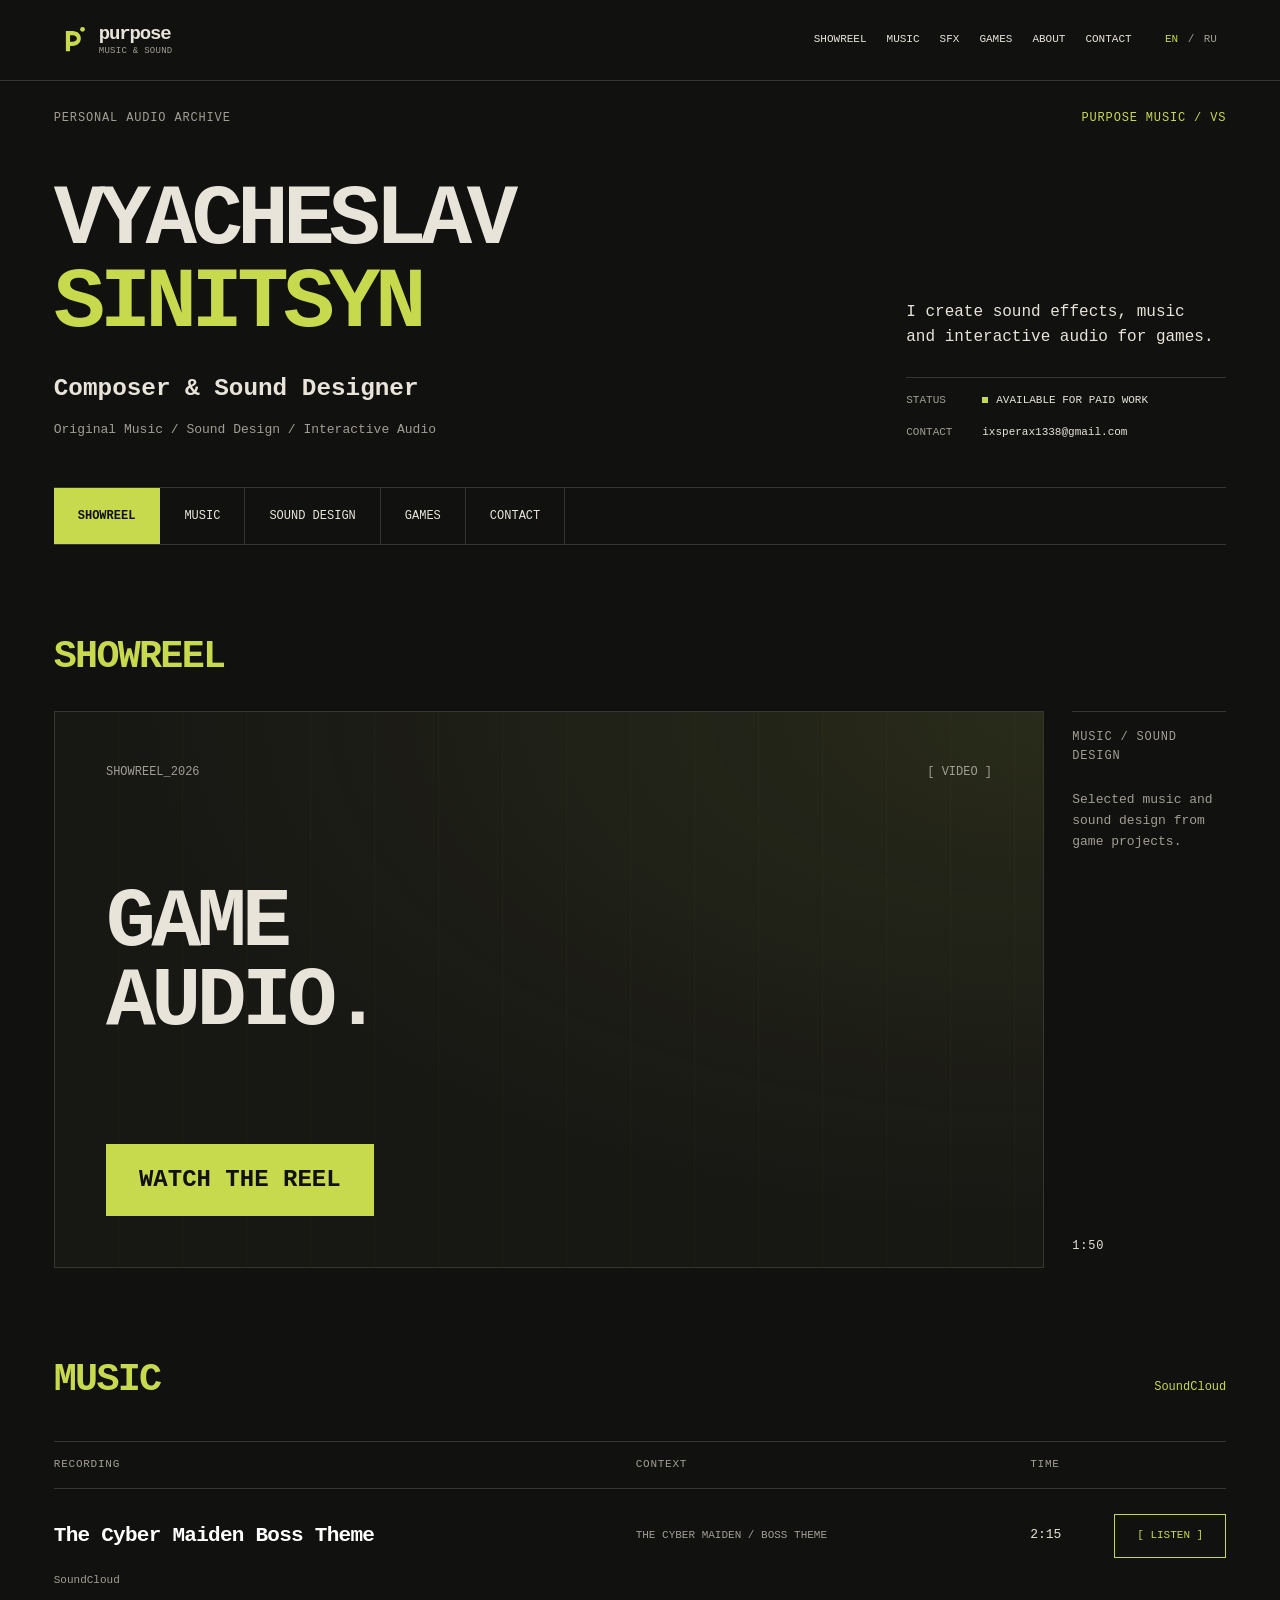
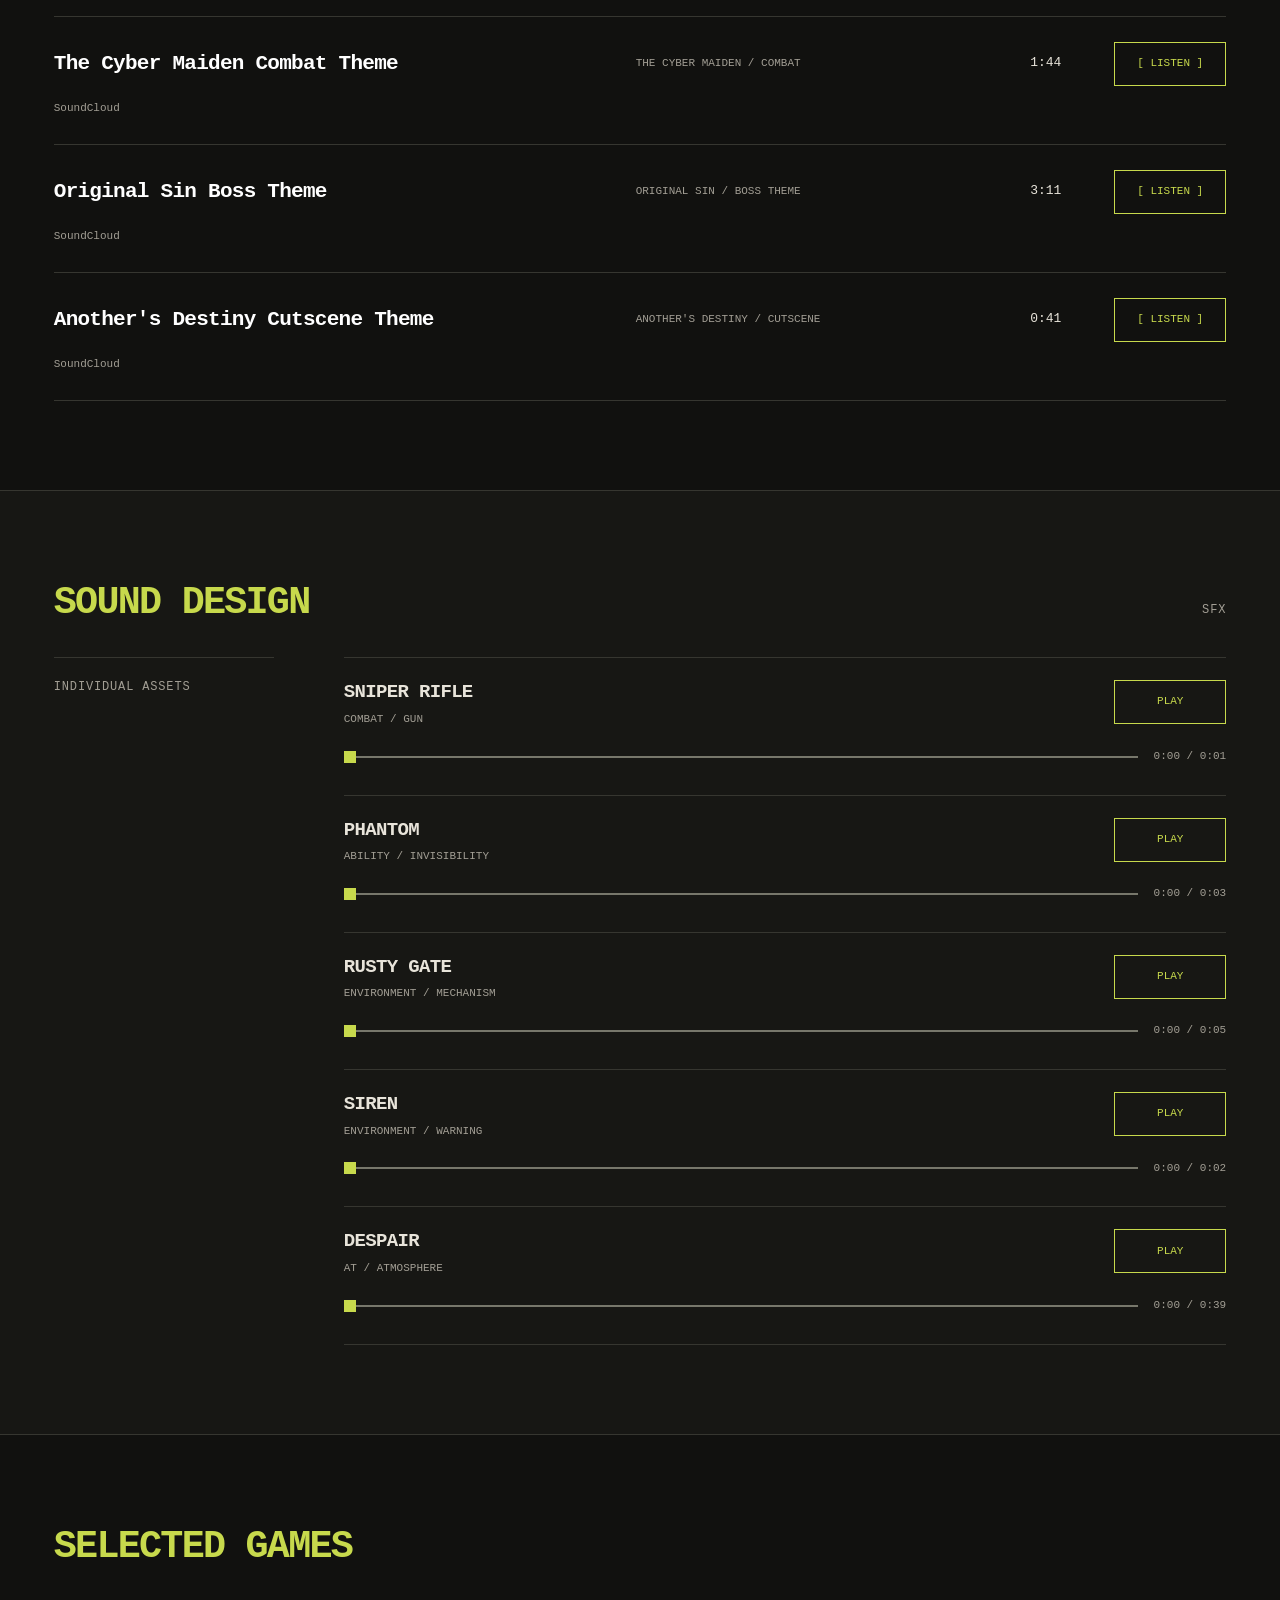
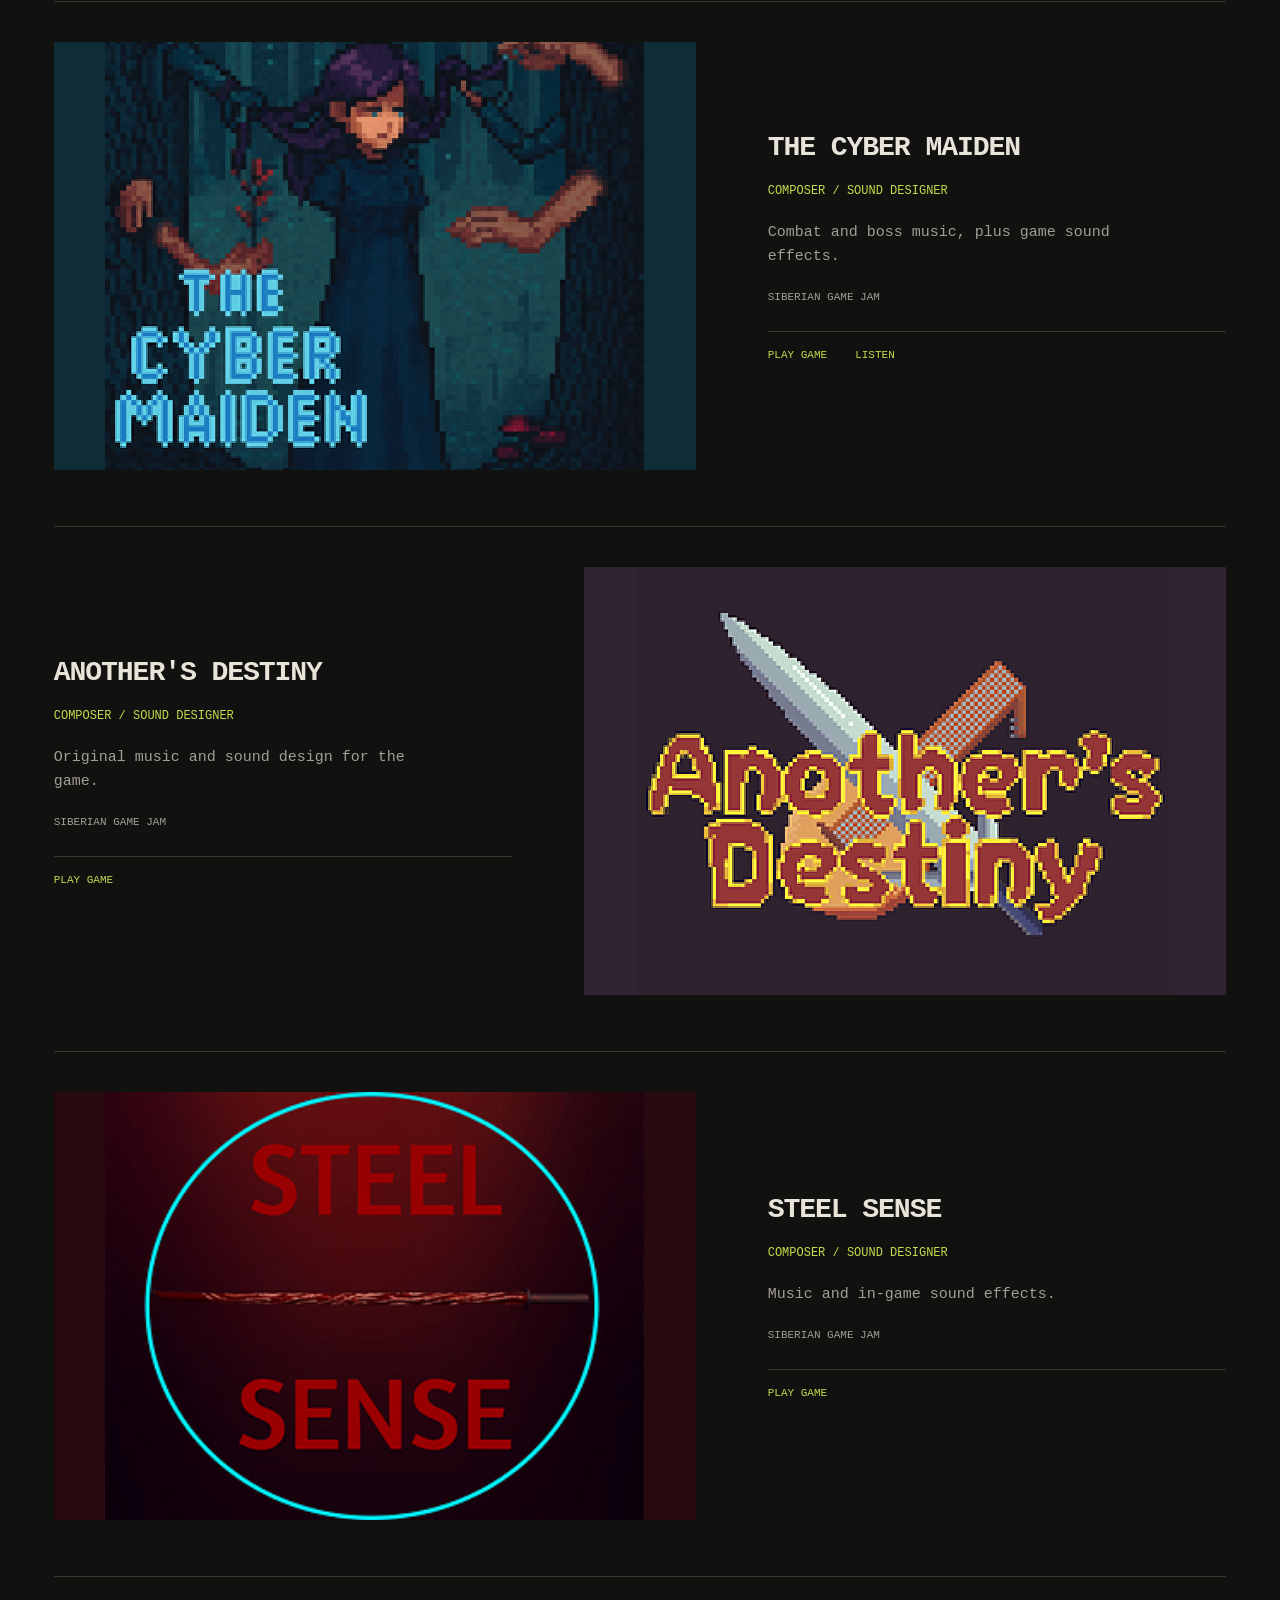
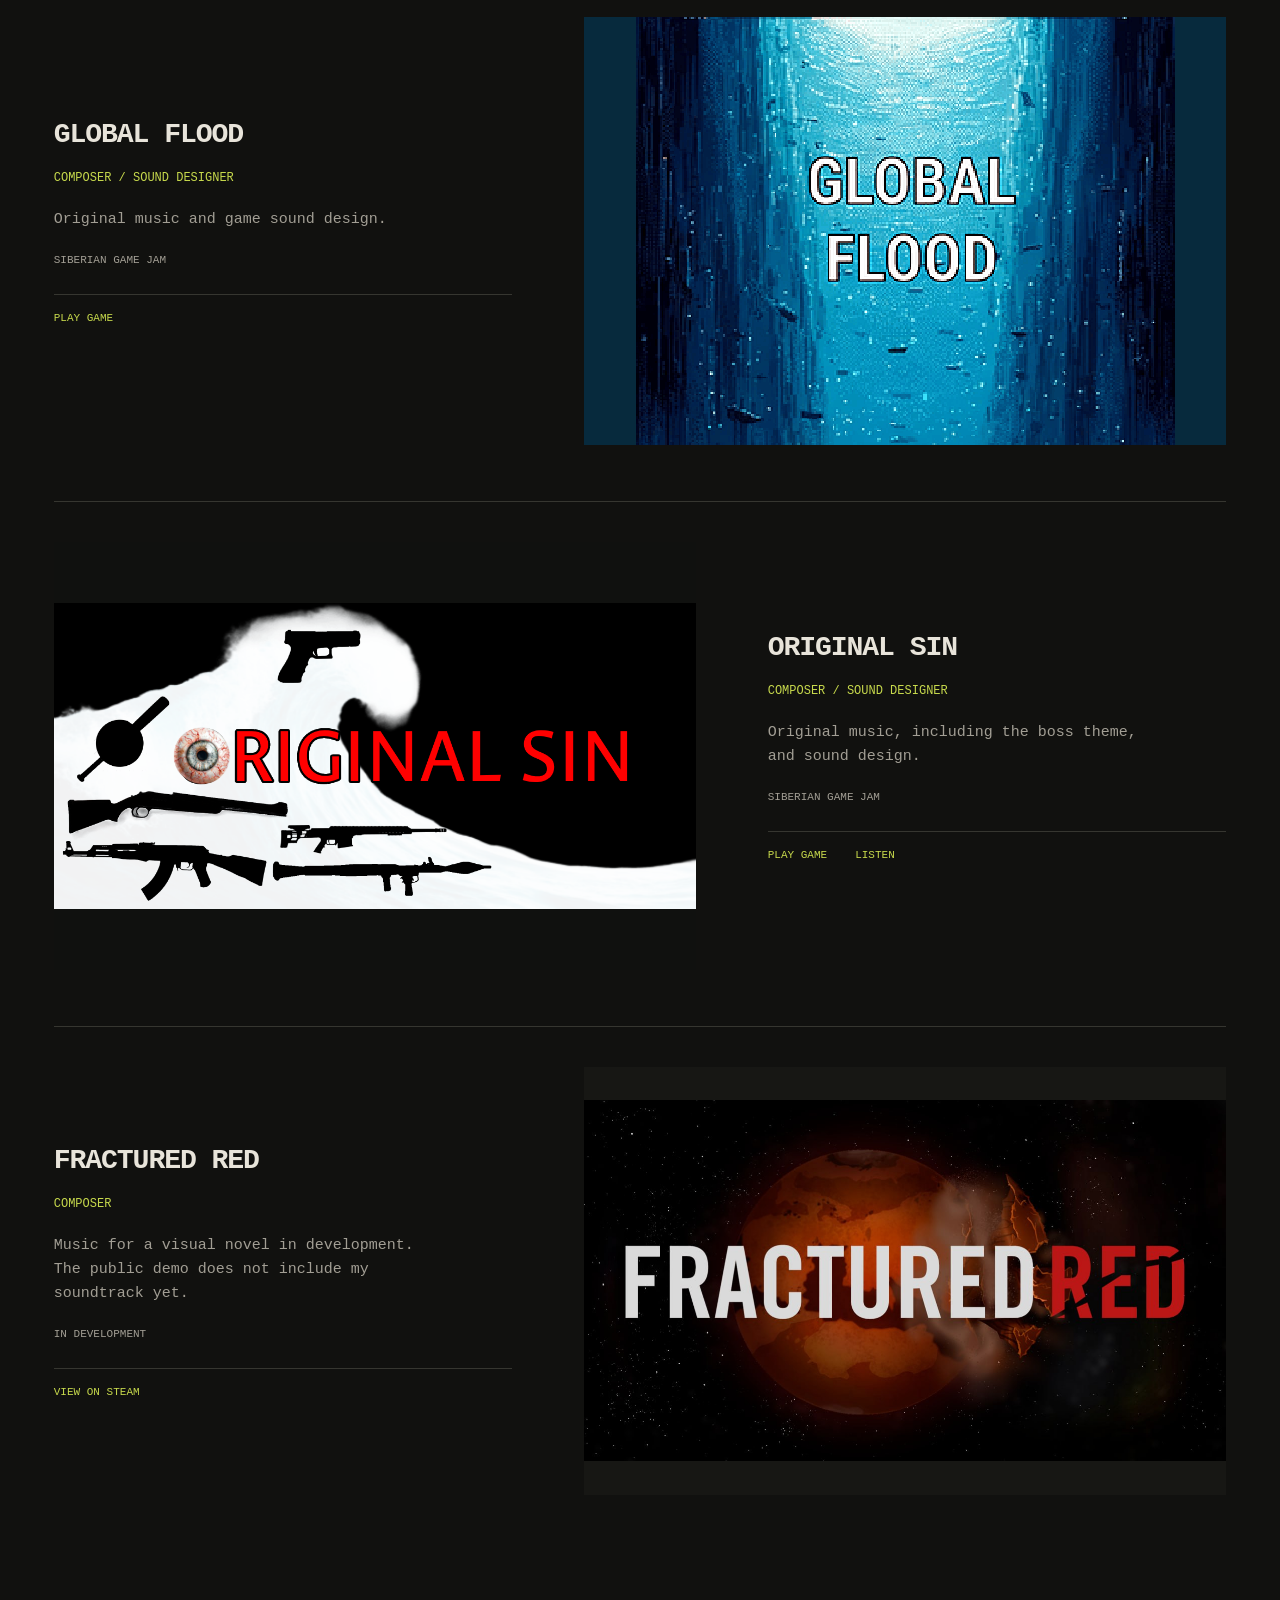
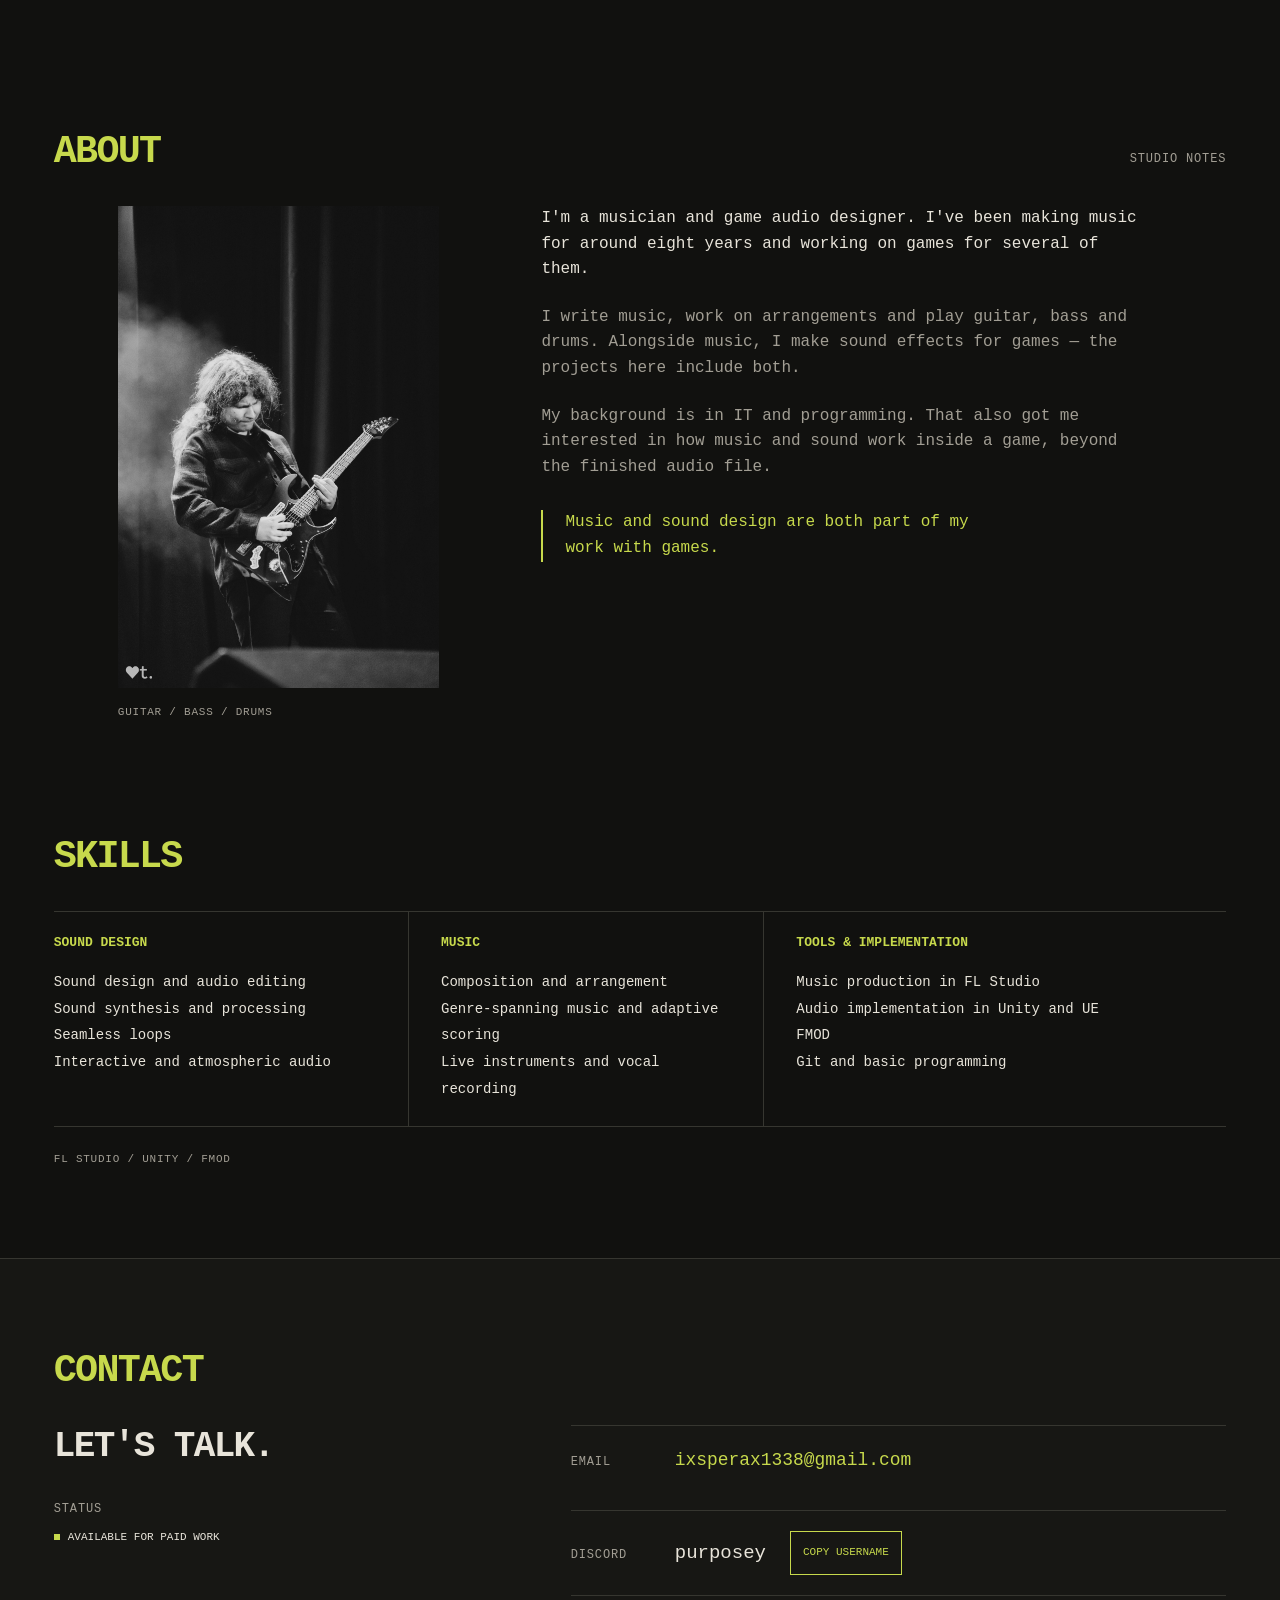
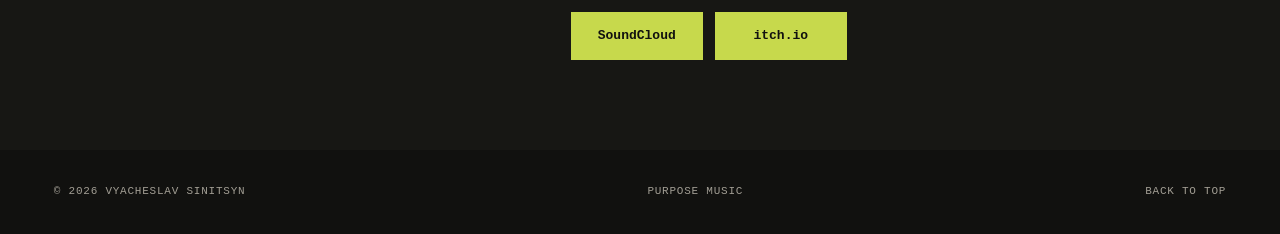
==== commit 9c6ef22d: "Redesign audio portfolio and add playable sound effects" ====
--- a/index.html
+++ b/index.html
@@ -3,16 +3,14 @@
 <head>
   <meta charset="utf-8">
   <meta name="viewport" content="width=device-width, initial-scale=1">
-  <title>Vyacheslav Sinitsyn · Game Audio & Music</title>
-  <meta name="description" content="Music, sound design and interactive audio for games. Explore the work of Vyacheslav Sinitsyn (Purpose Music). Open for freelance work and collaboration.">
-  <meta name="theme-color" content="#141514">
+  <title>Vyacheslav Sinitsyn — Composer &amp; Sound Designer</title>
+  <meta name="description" content="I create sound effects, music and interactive audio for games. Game audio portfolio of Vyacheslav Sinitsyn. Available for paid work.">
+  <meta name="theme-color" content="#11110f">
   <meta property="og:type" content="website">
-  <meta property="og:title" content="Vyacheslav Sinitsyn · Game Audio & Music">
-  <meta property="og:description" content="Music, sound design and interactive audio for games. Open for freelance work and collaboration.">
+  <meta property="og:title" content="Vyacheslav Sinitsyn — Composer &amp; Sound Designer">
+  <meta property="og:description" content="I create sound effects, music and interactive audio for games. Available for paid work.">
   <meta property="og:locale" content="en_US">
   <meta name="twitter:card" content="summary">
-  <meta name="twitter:title" content="Vyacheslav Sinitsyn · Game Audio & Music">
-  <meta name="twitter:description" content="Music, sound design and interactive audio for games. Open for freelance work and collaboration.">
   <link rel="icon" href="assets/favicon.svg" type="image/svg+xml">
   <link rel="stylesheet" href="style.css">
   <script defer src="portfolio-data.js"></script>
@@ -22,42 +20,114 @@
   <a class="skip-link" href="#main" data-i18n="skip">Skip to content</a>
   <header class="header">
     <div class="container header-inner">
-      <a class="brand" href="#top" aria-label="Purpose Music — home"><span class="brand-mark" aria-hidden="true">p<span>°</span></span><span>purpose<span class="brand-sub">MUSIC & SOUND</span></span></a>
-      <nav id="navigation" class="navigation" aria-label="Main navigation">
-        <a href="#work" data-i18n="work">Work</a><a href="#showreel" data-i18n="showreel">Showreel</a><a href="#music" data-i18n="music">Music</a><a href="#about" data-i18n="about">About</a><a href="#contact" data-i18n="contact">Contact</a>
+      <a class="brand" href="#top" aria-label="Vyacheslav Sinitsyn — home">
+        <svg class="brand-mark" aria-hidden="true" viewBox="0 0 64 64"><path d="M20 51V17h11c19 0 19 25 0 25h-4v9zm7-16h4c10 0 10-11 0-11h-4z"/><circle cx="48" cy="14" r="4"/></svg>
+        <span class="brand-wordmark">purpose<span class="brand-sub">MUSIC &amp; SOUND</span></span>
+      </a>
+      <nav class="navigation" id="navigation" aria-label="Main navigation">
+        <a href="#showreel"><span data-i18n="showreel">Showreel</span></a>
+        <a href="#music"><span data-i18n="music">Music</span></a>
+        <a href="#sound-design">SFX</a>
+        <a href="#work"><span data-i18n="games">Games</span></a>
+        <a href="#about"><span data-i18n="about">About</span></a>
+        <a href="#contact"><span data-i18n="contact">Contact</span></a>
       </nav>
-      <div class="header-controls"><div class="language" role="group" aria-label="Language"><button type="button" data-lang="en" aria-pressed="true" lang="en">EN</button><span aria-hidden="true">/</span><button type="button" data-lang="ru" aria-pressed="false" lang="ru">RU</button></div><button class="menu-button" type="button" aria-expanded="false" aria-controls="navigation" data-i18n="menu">Menu</button></div>
+      <div class="header-controls">
+        <div class="language" role="group" aria-label="Language"><button type="button" data-lang="en" aria-pressed="true" lang="en">EN</button><span aria-hidden="true">/</span><button type="button" data-lang="ru" aria-pressed="false" lang="ru">RU</button></div>
+        <button class="menu-button" type="button" aria-expanded="false" aria-controls="navigation" data-i18n="menu">Menu</button>
+      </div>
     </div>
   </header>
-  <main id="main">
+  <main id="main" tabindex="-1">
     <section class="hero container" id="top" aria-labelledby="hero-title">
-      <div class="hero-copy"><p class="eyebrow"><span class="status-dot"></span><span data-i18n="available">Open for work & collaboration</span></p>
-        <p class="hero-name" data-i18n="name">Vyacheslav Sinitsyn</p>
-        <h1 id="hero-title"><span data-i18n="composer">Composer</span><span data-i18n="soundDesigner">Sound Designer</span><span class="hero-role" data-i18n="implementation">Audio Implementation</span></h1>
-        <p class="hero-description" data-i18n="heroDescription">Music that sets the scene. Sound that makes it feel alive. I create audio for games and the worlds inside them.</p>
-        <div class="hero-actions"><a class="button primary" href="#work"><span data-i18n="viewProjects">Explore projects</span><span aria-hidden="true">↗</span></a><a class="button secondary" href="#music"><span aria-hidden="true">▷</span><span data-i18n="listen">Listen to music</span></a></div>
+      <div class="hero-register meta"><span data-i18n="archiveLabel">PERSONAL AUDIO ARCHIVE</span><span>PURPOSE MUSIC <span aria-hidden="true">/</span> VS</span></div>
+      <div class="hero-layout">
+        <div class="hero-identity">
+          <h1 id="hero-title"><span data-i18n="firstName">Vyacheslav</span> <span data-i18n="lastName">Sinitsyn</span></h1>
+          <p class="hero-role">Composer &amp; Sound Designer</p>
+          <p class="disciplines" data-i18n="disciplines">Original Music / Sound Design / Interactive Audio</p>
+        </div>
+        <div class="hero-notes">
+          <p class="hero-description" data-i18n="heroDescription">I create sound effects, music and interactive audio for games.</p>
+          <dl class="hero-details">
+            <div><dt data-i18n="statusLabel">STATUS</dt><dd class="availability"><i aria-hidden="true"></i><span data-i18n="available">AVAILABLE FOR PAID WORK</span></dd></div>
+            <div><dt data-i18n="contact">CONTACT</dt><dd><a data-contact="email" href="mailto:ixsperax1338@gmail.com">ixsperax1338@gmail.com</a></dd></div>
+          </dl>
+        </div>
       </div>
-      <div class="signal-art" aria-hidden="true"><div class="signal-top"><span>PURPOSE / AUDIO</span></div><svg class="signal-svg" viewBox="0 0 440 280" preserveAspectRatio="none"><defs><linearGradient id="signal-color" x1="0" x2="1"><stop stop-color="#6e7770"/><stop offset=".55" stop-color="#dfa778"/><stop offset="1" stop-color="#e7b78e"/></linearGradient></defs><g id="signal-lines"></g><path d="M20 140H420" stroke="#b5b8aa" stroke-opacity=".15" stroke-dasharray="2 6"/></svg><div class="signal-bottom"><span>COMPOSE. DESIGN. CONNECT.</span><span>↗</span></div></div>
-      <div class="hero-foot"><span data-i18n="heroFoot">Independent games. Original sound.</span><span class="mono" data-i18n="genres">ELECTRONIC / AMBIENT / CINEMATIC</span></div>
+      <div class="hero-actions">
+        <a class="primary" href="#showreel"><span data-i18n="showreel">Showreel</span></a>
+        <a href="#music"><span data-i18n="music">Music</span></a>
+        <a href="#sound-design"><span data-i18n="soundDesign">Sound design</span></a>
+        <a href="#work"><span data-i18n="games">Games</span></a>
+        <a href="#contact"><span data-i18n="contact">Contact</span></a>
+      </div>
     </section>
-    <section class="section container" id="showreel" aria-labelledby="showreel-title"><div class="section-heading"><div><p class="eyebrow" data-i18n="inFocus">01 / IN FOCUS</p><h2 id="showreel-title" data-i18n="showreelTitle">Game Audio Showreel</h2></div><p data-i18n="showreelIntro">A closer listen to music, sound and interaction.</p></div>
-      <div id="showreel-content" class="reel-panel"><div class="reel-wave" aria-hidden="true"></div><div class="reel-label"><span class="reel-symbol" aria-hidden="true">▷</span><h3 data-i18n="comingSoon">Showreel coming soon</h3><p data-i18n="reelNote">In the meantime, explore the games and music below.</p></div><span class="reel-corner mono" aria-hidden="true">MUSIC / SFX / INTERACTIVE AUDIO</span></div>
+
+    <section class="section container" id="showreel" aria-labelledby="reel-title">
+      <div class="section-heading"><h2 id="reel-title"><span data-i18n="showreel">Showreel</span></h2></div>
+      <div class="reel-layout">
+        <div class="reel"><div id="showreel-content" class="reel-stage"></div></div>
+        <aside class="reel-notes"><span class="meta" data-i18n="reelContents">MUSIC / SOUND DESIGN</span><p data-i18n="reelNote">Selected music and sound design from game projects.</p><span class="reel-duration meta" id="reel-duration"></span></aside>
+      </div>
     </section>
-    <section class="section container" id="work" aria-labelledby="work-title"><div class="section-heading"><div><p class="eyebrow" data-i18n="selectedWork">02 / SELECTED WORK</p><h2 id="work-title" data-i18n="gamesProjects">Small teams. Distinct worlds.</h2></div><p data-i18n="workIntro">Original music and sound design for independent games.</p></div><div class="projects-grid" id="projects"></div></section>
-    <section class="music-section" id="music" aria-labelledby="music-title"><div class="container music-layout"><div><p class="eyebrow" data-i18n="pressPlay">03 / PRESS PLAY</p><h2 id="music-title" data-i18n="selectedMusic">Selected music</h2><p class="section-copy" data-i18n="musicIntro">Electronic textures, quiet atmospheres and cinematic moments. A few things to get lost in.</p><a class="text-link" data-contact="soundcloud" target="_blank" rel="noopener noreferrer"><span data-i18n="onSoundcloud">More on SoundCloud</span> ↗</a></div><div id="tracks" class="tracks"></div></div></section>
-    <section class="section container about-layout" id="about" aria-labelledby="about-title"><figure class="portrait"><img src="SnPwhEOGqGgmnHbQnVc5QeldTbpKOXacxJZdpJtBGOdw2GzaITEuMeeuamEk_qnkr8z3vWX8vE2CydNFjJalTJc6.jpg" width="1280" height="1920" loading="lazy" decoding="async" alt="Vyacheslav Sinitsyn playing guitar on stage" id="portrait"><figcaption><span data-i18n="name">Vyacheslav Sinitsyn</span><span>Purpose Music</span></figcaption></figure><div class="about-copy"><p class="eyebrow" data-i18n="behindSound">04 / BEHIND THE SOUND</p><h2 id="about-title" data-i18n="aboutTitle">A musician's ear.<br>A curiosity for games.</h2><div id="biography"></div><div class="capabilities"><div><h3 data-i18n="music">Music</h3><p data-i18n="musicSkills">Electronic · Ambient · Cinematic<br>Guitar & bass recording</p></div><div><h3 data-i18n="soundImplementation">Sound & implementation</h3><p data-i18n="soundSkills">SFX · UI audio · Atmospheres<br>FL Studio · Unity · FMOD</p></div></div></div></section>
-    <section class="contact-section" id="contact" aria-labelledby="contact-title"><div class="container"><p class="eyebrow"><span class="status-dot"></span><span data-i18n="letsTalk">05 / LET'S TALK</span></p><div class="contact-heading"><h2 id="contact-title" data-i18n="contactTitle">Have a world in mind?<br>Let's give it a sound.</h2><a class="contact-arrow" data-contact="email" aria-label="Email Vyacheslav">↗</a></div><p data-i18n="contactIntro">Open for freelance work and project collaboration.</p><div class="contact-links"><a class="email-link" data-contact="email"></a><div class="social-links"><div class="discord-contact" id="discord-contact" hidden>
-  <div class="discord-card">
-    <div class="discord-identity"><span class="discord-label">Discord</span><span class="discord-username" id="discord-username"></span></div>
-    <button class="discord-copy" id="discord-copy" type="button" aria-describedby="discord-username">
-      <svg width="16" height="16" viewBox="0 0 24 24" fill="none" stroke="currentColor" stroke-width="1.5" aria-hidden="true"><rect x="8" y="8" width="12" height="12" rx="2"/><path d="M16 8V5a2 2 0 0 0-2-2H5a2 2 0 0 0-2 2v9a2 2 0 0 0 2 2h3"/></svg>
-      <span data-i18n="copyDiscord">Copy username</span>
-    </button>
-  </div>
-  <span class="discord-status" id="discord-status" role="status" aria-live="polite"></span>
-</div><a data-contact="soundcloud" target="_blank" rel="noopener noreferrer">SoundCloud ↗</a><a data-contact="itch" target="_blank" rel="noopener noreferrer">itch.io ↗</a></div></div></div></section>
+
+    <section class="section container music-section" id="music" aria-labelledby="music-title">
+      <div class="section-heading"><h2 id="music-title"><span data-i18n="music">Music</span></h2><a class="text-link" data-contact="soundcloud" href="https://soundcloud.com/purpose-music-818276909" target="_blank" rel="noopener noreferrer">SoundCloud</a></div>
+      <div class="track-columns meta" aria-hidden="true"><span data-i18n="recordingLabel">RECORDING</span><span data-i18n="contextLabel">CONTEXT</span><span data-i18n="timeLabel">TIME</span><span></span></div>
+      <div id="tracks" class="tracks"></div>
+    </section>
+
+    <section class="section sound-section" id="sound-design" aria-labelledby="sound-title"><div class="container">
+      <div class="section-heading"><h2 id="sound-title"><span data-i18n="soundDesign">Sound design</span></h2><span class="meta">SFX</span></div>
+      <div class="sound-layout">
+        <div class="sound-notes"><p class="meta" data-i18n="assetLibrary">INDIVIDUAL ASSETS</p><p id="samples-pending-note" data-i18n="samplesPending">Sample slots. Individual audio files have not been added yet.</p></div>
+        <div><div id="samples" class="samples"></div><p id="samples-empty" class="samples-empty" data-i18n="samplesPending" hidden>Individual audio files have not been added yet.</p></div>
+      </div>
+      <p id="audio-announcement" class="sr-only" role="status" aria-live="polite"></p>
+    </div></section>
+
+    <section class="section container" id="work" aria-labelledby="work-title">
+      <div class="section-heading"><h2 id="work-title"><span data-i18n="selectedGames">Selected games</span></h2></div>
+      <div class="projects" id="projects"></div>
+    </section>
+
+    <section class="section container" id="about" aria-labelledby="about-title">
+      <div class="section-heading"><h2 id="about-title"><span data-i18n="about">About</span></h2><span class="meta" data-i18n="studioNotes">STUDIO NOTES</span></div>
+      <div class="about-layout">
+        <figure class="portrait"><img src="SnPwhEOGqGgmnHbQnVc5QeldTbpKOXacxJZdpJtBGOdw2GzaITEuMeeuamEk_qnkr8z3vWX8vE2CydNFjJalTJc6.jpg" width="1280" height="1920" loading="lazy" decoding="async" alt="Vyacheslav Sinitsyn playing guitar on stage" id="portrait"><figcaption class="meta" data-i18n="instruments">GUITAR / BASS / DRUMS</figcaption></figure>
+        <div class="about-copy"><div class="biography" id="biography"></div><p class="about-quote" data-i18n="aboutQuote">Music and sound design are both part of my work with games.</p></div>
+      </div>
+    </section>
+
+    <section class="section container skills-section" id="skills" aria-labelledby="skills-title">
+      <div class="section-heading"><h2 id="skills-title"><span data-i18n="skills">Skills</span></h2></div>
+      <div class="skills">
+        <div><h3 data-i18n="soundDesignCaps">SOUND DESIGN</h3><p data-i18n="soundSkills">Sound design and audio editing
+Sound effects and ambiences</p></div>
+        <div><h3 data-i18n="musicCaps">MUSIC</h3><p data-i18n="musicSkills">Composition and arrangement
+Music in any genre, for any scene
+Guitar, bass and vocal recording</p></div>
+        <div><h3 data-i18n="technicalCaps">TOOLS &amp; IMPLEMENTATION</h3><p data-i18n="technicalSkills">Audio implementation with FMOD
+Integration in Unity and Unreal Engine
+Git and programming fundamentals</p></div>
+      </div>
+      <p class="tool-note meta" data-i18n="tools">UNITY / UNREAL ENGINE / FMOD</p>
+    </section>
+
+    <section class="section contact-section" id="contact" aria-labelledby="contact-title"><div class="container">
+      <div class="section-heading"><h2 id="contact-title"><span data-i18n="contact">Contact</span></h2></div>
+      <div class="contact-layout">
+        <div class="contact-intro"><p class="contact-headline" data-i18n="contactTitle">LET'S TALK.</p><p class="meta" data-i18n="statusLabel">STATUS</p><p class="availability"><i aria-hidden="true"></i><span data-i18n="available">AVAILABLE FOR PAID WORK</span></p></div>
+        <div class="contact-addresses">
+          <div class="contact-row"><span class="meta" data-i18n="emailLabel">EMAIL</span><a class="email-link" data-contact="email" href="mailto:ixsperax1338@gmail.com">ixsperax1338@gmail.com</a></div>
+          <div class="contact-row" id="discord-contact"><span class="meta">DISCORD</span><div><div class="discord-line"><span id="discord-username">purposey</span><button id="discord-copy" type="button" aria-describedby="discord-username" data-i18n="copyUsername">Copy username</button></div><span id="discord-status" class="discord-status" role="status" aria-live="polite"></span></div></div>
+          <div class="contact-socials"><a data-contact="soundcloud" href="https://soundcloud.com/purpose-music-818276909" target="_blank" rel="noopener noreferrer">SoundCloud</a><a data-contact="itch" href="https://purposey.itch.io/" target="_blank" rel="noopener noreferrer">itch.io</a></div>
+        </div>
+      </div>
+    </div></section>
   </main>
-  <footer class="container footer"><span>© <span id="year">2026</span> Purpose Music</span><span data-i18n="footerNote">Music & sound for interactive worlds.</span><a href="#top"><span data-i18n="backTop">Back to top</span> ↑</a></footer>
-  <noscript><p class="noscript">Enable JavaScript to view the project catalogue, load SoundCloud and switch languages. Contact: <a href="mailto:ixsperax1338@gmail.com">ixsperax1338@gmail.com</a>.</p></noscript>
+  <footer class="container footer meta"><span>© <span id="year">2026</span> <span data-i18n="name">Vyacheslav Sinitsyn</span></span><span>PURPOSE MUSIC</span><a href="#top"><span data-i18n="backTop">BACK TO TOP</span></a></footer>
+  <noscript><p class="noscript">Listen on <a href="https://soundcloud.com/purpose-music-818276909">SoundCloud</a> or watch the <a href="https://youtu.be/1CR6B8WtWFo">game audio reel</a>. JavaScript enables the archive and players. Email: <a href="mailto:ixsperax1338@gmail.com">ixsperax1338@gmail.com</a>.</p></noscript>
 </body>
 </html>
--- a/style.css
+++ b/style.css
@@ -1,264 +1,318 @@
 @charset "UTF-8";
 :root {
   color-scheme: dark;
-  --bg: #141514;
-  --surface: #1c1e1c;
-  --ink: #efeee7;
-  --muted: #a4aaa1;
-  --accent: #e8b58e;
-  --line: #343831;
+  --bg: #11110f; --bg-secondary: #171714; --text: #e8e4da; --muted: #a29e94;
+  --line: #363630; --control-line: #77776b; --accent: #c7d94c;
+  --font: "Courier New", Courier, monospace;
+  --rule: 1px solid var(--line); --space-section: clamp(64px, 7vw, 104px);
+  --space-gutter: clamp(20px, 4.2vw, 72px); --ease: 150ms ease;
 }
 * { box-sizing: border-box; }
-html { scroll-behavior: smooth; scroll-padding-top: 105px; }
-body { margin: 0; background: var(--bg); color: var(--ink); font: 15px/1.65 Arial, Helvetica, sans-serif; }
+html { scroll-behavior: smooth; scroll-padding-top: 100px; }
+body { margin: 0; font: 16px/1.6 var(--font); color: var(--text); background: var(--bg); }
+::selection { background: var(--accent); color: var(--bg); }
 a { color: inherit; text-decoration: none; }
-button { font: inherit; color: inherit; cursor: pointer; }
-a, button { -webkit-tap-highlight-color: transparent; transition: color .2s, background .2s, border-color .2s, transform .2s; }
-img { display: block; max-width: 100%; }
-svg { display: block; }
-h1, h2, h3, p, figure { margin: 0; }
-h1, h2, h3 { line-height: 1.16; font-weight: 500; }
-a:hover { color: var(--accent); }
+button, input { font: inherit; color: inherit; }
+button { border-radius: 0; cursor: pointer; }
+button:disabled { cursor: default; }
+button, a { -webkit-tap-highlight-color: transparent; }
+a, button { transition: color var(--ease), background-color var(--ease), border-color var(--ease); }
+button:enabled:hover, a:hover { color: var(--accent); }
 :focus-visible { outline: 2px solid var(--accent); outline-offset: 5px; }
 [hidden] { display: none !important; }
-.container { width: min(1160px, calc(100% - 96px)); margin-inline: auto; }
-.eyebrow, .mono { font: 11px/1.5 Consolas, "Courier New", monospace; letter-spacing: .1em; }
-.eyebrow { color: var(--accent); display: flex; align-items: center; gap: 10px; }
-.status-dot { width: 6px; height: 6px; border-radius: 50%; background: #b8c6a2; flex-shrink: 0; }
-
-/* Navigation */
-.header { position: sticky; top: 0; z-index: 20; background: #141514f5; border-bottom: 1px solid var(--line); }
-.header-inner { height: 86px; display: flex; align-items: center; justify-content: space-between; gap: 30px; }
-.brand { display: flex; gap: 13px; align-items: center; font-size: 23px; font-weight: 600; letter-spacing: -1px; line-height: 1.15; }
-.brand-mark { display: block; font: 46px/1 Georgia, serif; color: var(--accent); }
-.brand-mark span { font-size: 24px; vertical-align: top; }
-.brand-sub { display: block; font: 8px/1.9 Consolas, monospace; letter-spacing: 2.3px; color: var(--muted); }
-.navigation { display: flex; gap: 28px; margin-left: auto; font-size: 13px; }
-.navigation a { padding-block: 12px; }
-.header-controls { display: flex; align-items: center; gap: 16px; }
-.language { display: flex; align-items: center; gap: 2px; color: var(--muted); font-size: 11px; }
-.language button { background: none; border: 0; min-height: 44px; min-width: 34px; font-size: 11px; }
-.language button[aria-pressed=true] { color: var(--accent); }
-.menu-button { display: none; background: none; border: 1px solid var(--line); padding: 8px 12px; }
-.skip-link { position: fixed; left: 20px; top: -100px; z-index: 99; background: var(--accent); color: var(--bg); padding: 12px; }
-.skip-link:focus { top: 10px; }
-
-/* Hero: gently moving signal lines, with no external assets. */
-.hero { display: grid; grid-template-columns: 1.35fr 1fr; gap: 44px 56px; padding-top: 78px; }
-.hero-name { margin: 26px 0 16px; color: var(--muted); font-size: 15px; }
-.hero h1 { font-size: clamp(36px, 4.3vw, 58px); letter-spacing: -2.2px; }
-.hero h1 > span { display: block; }
-.hero h1 .hero-role { font-size: clamp(20px, 2.35vw, 30px); letter-spacing: -.7px; color: var(--accent); margin-top: 14px; }
-.hero-description { color: var(--muted); max-width: 430px; margin-top: 26px; font-size: 16px; line-height: 1.75; }
-.hero-actions { display: flex; flex-wrap: wrap; gap: 12px; margin-top: 29px; }
-.button { display: inline-flex; justify-content: center; align-items: center; gap: 22px; min-height: 48px; padding: 12px 19px; border: 1px solid var(--line); border-radius: 2px; font-size: 13px; }
-.primary { background: var(--accent); color: #20201c; border-color: var(--accent); }
-.primary:hover { background: #f6cdae; color: #141514; }
-.secondary { background: transparent; }
-.secondary:hover { border-color: var(--accent); }
-.signal-art { align-self: center; width: 100%; max-width: 100%; min-width: 0; border: 1px solid var(--line); position: relative; background: repeating-linear-gradient(0deg, transparent, transparent 31px, #8f978208 31px, #8f978208 32px); aspect-ratio: 1.08; display: grid; grid-template-rows: auto minmax(0, 1fr) auto; overflow: hidden; }
-.signal-top, .signal-bottom { padding: 20px 22px; display: flex; justify-content: space-between; align-items: center; color: var(--muted); font: 9px Consolas, monospace; letter-spacing: 1.8px; }
-.signal-svg { width: 100%; height: 100%; min-height: 0; padding: 8px 12px; overflow: hidden; }
-.signal-bottom { border-top: 1px solid var(--line); font-size: 8px; }
-.hero-foot { grid-column: 1/-1; border-block: 1px solid var(--line); padding: 19px 0; display: flex; justify-content: space-between; gap: 20px; color: var(--muted); font-size: 12px; }
-.hero-foot .mono { font-size: 10px; }
-
-/* Showreel */
-.section { padding-block: 76px; }
-.section-heading { display: flex; justify-content: space-between; align-items: flex-end; gap: 28px; margin-bottom: 30px; }
-.section-heading h2, .music-layout h2 { font-size: 32px; letter-spacing: -1px; margin-top: 13px; }
-.section-heading > p { font-size: 13px; color: var(--muted); max-width: 270px; }
-.reel-panel { min-height: 238px; background: #1b1e1a; border: 1px solid var(--line); position: relative; display: grid; place-items: center; overflow: hidden; }
-.reel-wave { position: absolute; inset: 35px 30px; display: flex; gap: 5px; align-items: center; justify-content: center; opacity: .18; }
-.reel-wave i { display: block; width: 3px; background: #a6b493; flex-shrink: 1; }
-.reel-label { z-index: 1; text-align: center; padding: 32px 20px; background: radial-gradient(ellipse, #1b1e1a 45%, transparent 72%); }
-.reel-symbol { color: var(--accent); font-size: 33px; line-height: 1; display: block; margin-bottom: 18px; }
-.reel-label h3 { font-size: 21px; }
-.reel-label p { font-size: 12px; color: var(--muted); margin-top: 10px; }
-.reel-corner { position: absolute; bottom: 15px; left: 20px; color: var(--muted); font-size: 8px; }
-.reel-panel.has-video { aspect-ratio: 16/9; }
-.reel-panel iframe, .reel-panel video { width: 100%; height: 100%; position: absolute; inset: 0; border: 0; }
-.reel-link { font-size: 12px; margin-top: 12px; color: var(--muted); }
-
-/* Work */
-#work { padding-top: 0; }
-.projects-grid { display: grid; grid-template-columns: repeat(3, minmax(0, 1fr)); gap: 42px 26px; }
-.project-card { min-width: 0; display: flex; flex-direction: column; }
-.project-art { aspect-ratio: 1.5; position: relative; display: flex; align-items: center; justify-content: center; overflow: hidden; background: #20221e; border: 1px solid var(--line); }
-.project-art img { width: 100%; height: 100%; object-fit: contain; transition: transform .35s; }
-.project-art:hover img { transform: scale(1.025); }
-.project-art img.pixel-art { image-rendering: pixelated; }
-.project-number { position: absolute; top: 12px; left: 12px; background: #141514d9; padding: 1px 7px; color: var(--ink); font: 10px/1.8 Consolas, monospace; }
-.project-meta { margin: 17px 0 8px; font: 9px Consolas, monospace; color: var(--muted); letter-spacing: 1.2px; text-transform: uppercase; }
-.project-card h3 { font-size: 21px; letter-spacing: -.45px; }
-.project-description { font-size: 13px; color: var(--muted); margin: 10px 0 16px; line-height: 1.65; }
-.project-bottom { margin-top: auto; padding: 14px 0 0; border-top: 1px solid var(--line); display: flex; align-items: center; justify-content: space-between; gap: 12px; }
-.project-role { font-size: 10px; color: var(--accent); }
-.project-button { display: inline-flex; align-items: center; gap: 12px; font-size: 12px; min-height: 44px; padding: 0 12px; border: 1px solid var(--line); white-space: nowrap; }
-.project-button:hover { border-color: var(--accent); }
-.fractured-cover { background: #221b1b linear-gradient(119deg, transparent 47%, #8b454433 47%, #8b454433 48%, transparent 48%); color: #d39994; }
-.fractured-cover strong { font: 500 clamp(22px, 2.6vw, 35px)/.96 Arial, sans-serif; letter-spacing: 3px; display: block; transform: rotate(-5deg); }
-.fractured-cover strong span { display: block; }
-.fractured-cover::after { content: ""; height: 1px; position: absolute; top: 48%; left: 15%; right: 15%; background: #b5837d; transform: rotate(-15deg); opacity: .45; }
-.project-pending { color: var(--muted); font: 9px Consolas, monospace; min-height: 44px; display: flex; align-items: center; }
-
-/* Official SoundCloud player: loaded only on request. */
-.music-section { border-block: 1px solid var(--line); background: #191b18; padding: 62px 0; }
-.music-layout { display: grid; grid-template-columns: .85fr 1.15fr; gap: 80px; }
-.section-copy { color: var(--muted); font-size: 14px; max-width: 340px; margin: 20px 0; }
-.text-link { font-size: 12px; color: var(--accent); display: inline-block; padding-block: 10px; }
-.tracks { align-self: center; min-width: 0; }
-.track { border-block: 1px solid var(--line); padding: 20px 0; }
-.track + .track { border-top: 0; }
-.track-heading { display: flex; gap: 16px; align-items: center; justify-content: space-between; }
-.track-title { font-size: 17px; }
-.track-index { font: 11px Consolas, monospace; color: var(--accent); margin-right: 14px; }
-.load-player { border: 1px solid var(--line); background: #242720; padding: 10px 14px; min-height: 44px; white-space: nowrap; font-size: 12px; }
-.load-player:hover { border-color: var(--accent); }
-.track-note, .player-fallback { font-size: 11px; color: var(--muted); margin-top: 12px; }
-.track-link { font-size: 11px; display: inline-block; padding-top: 12px; color: var(--accent); }
-.player-frame { display: block; width: 100%; height: 166px; border: 0; margin-top: 18px; background: #eee; }
-.player-fallback a { text-decoration: underline; }
-
-/* About and contact */
-.about-layout { display: grid; grid-template-columns: .85fr 1.15fr; gap: 80px; align-items: center; padding-block: 86px; }
-.portrait { position: relative; }
-.portrait img { width: 100%; height: auto; aspect-ratio: 4/4.5; object-fit: cover; object-position: 50% 58%; filter: contrast(.95); }
-.portrait figcaption { display: flex; justify-content: space-between; gap: 12px; padding-top: 12px; color: var(--muted); font-size: 10px; }
-.about-copy h2 { font-size: 34px; letter-spacing: -1px; margin: 17px 0 23px; white-space: pre-line; }
-#biography p { color: var(--muted); font-size: 14px; margin-bottom: 15px; }
-#biography p:first-child { color: var(--ink); font-size: 17px; }
-.capabilities { display: grid; grid-template-columns: 1fr 1fr; gap: 24px; border-top: 1px solid var(--line); padding-top: 23px; margin-top: 28px; }
-.capabilities h3 { font-size: 13px; margin-bottom: 10px; color: var(--accent); }
-.capabilities p { white-space: pre-line; font-size: 11px; color: var(--muted); line-height: 1.9; }
-.contact-section { background: #22251f; padding: 60px 0 35px; border-block: 1px solid #3d4237; }
-.contact-heading { display: flex; justify-content: space-between; align-items: center; gap: 24px; margin-top: 20px; }
-.contact-heading h2 { font-size: clamp(30px, 3.6vw, 47px); letter-spacing: -1.5px; white-space: pre-line; }
-.contact-arrow { display: flex; align-items: center; justify-content: center; border: 1px solid #5e6356; border-radius: 50%; height: 76px; width: 76px; font-size: 39px; color: var(--accent); flex-shrink: 0; }
-.contact-arrow:hover { background: var(--accent); color: var(--bg); }
-.contact-section p:not(.eyebrow) { color: #b5bcad; font-size: 14px; margin-top: 22px; }
-.contact-links { display: flex; justify-content: space-between; gap: 24px; flex-wrap: wrap; border-top: 1px solid #3d4237; margin-top: 35px; padding-top: 24px; }
-.email-link { font-size: 20px; letter-spacing: -.4px; overflow-wrap: anywhere; }
-.social-links { display: flex; flex-wrap: wrap; gap: 20px 25px; font-size: 12px; align-items: center; }
-.social-links a { padding: 8px 0; }
-.contact-links { align-items: center; }
-.discord-contact { max-width: 100%; }
-.discord-card { display: flex; align-items: center; flex-wrap: wrap; gap: 12px 20px; padding: 12px 14px; border: 1px solid #505647; border-radius: 6px; background: #191c17; }
-.discord-identity { display: grid; gap: 2px; min-width: 0; }
-.discord-label { color: var(--muted); font: 9px/1.5 Consolas, monospace; text-transform: uppercase; letter-spacing: .14em; }
-.discord-username { color: var(--ink); font: 15px/1.5 Consolas, monospace; user-select: all; overflow-wrap: anywhere; }
-.discord-copy { display: inline-flex; align-items: center; justify-content: center; gap: 8px; min-height: 44px; padding: 8px 10px; border: 1px solid #505647; border-radius: 4px; background: transparent; color: var(--accent); font-size: 11px; }
-.discord-copy:hover { border-color: var(--accent); background: #e8b58e0d; }
-.discord-copy svg { flex-shrink: 0; }
-.discord-contact.is-copied .discord-copy { color: #c3d4ac; border-color: #748362; }
-.discord-status { display: block; max-width: 290px; font-size: 11px; color: #c3d4ac; }
-.discord-status:not(:empty) { margin-top: 6px; }
-.footer { display: flex; justify-content: space-between; gap: 24px; color: var(--muted); font-size: 10px; padding-block: 25px; }
-.footer a { padding-inline: 5px; }
-.noscript { padding: 24px; text-align: center; color: var(--accent); }
-
-@media (min-width: 1600px) {
-  .hero { padding-top: 90px; }
-  .section { padding-block: 85px; }
-  #work { padding-top: 0; }
-}
-@media (max-width: 1050px) {
-  .container { width: calc(100% - 64px); }
-  .navigation { gap: 20px; }
-  .hero { gap: 38px 32px; }
-  .hero h1 { font-size: 44px; }
-  .music-layout, .about-layout { gap: 45px; }
-  .projects-grid { gap: 36px 20px; }
-  .project-role { max-width: 130px; }
-  .section-heading h2 { font-size: 28px; }
-  .project-card h3 { font-size: 19px; }
-  .signal-bottom { letter-spacing: 1px; }
-  .contact-heading h2 { font-size: 39px; }
-}
-@media (max-width: 800px) {
-  .container { width: calc(100% - 48px); }
-  .header-inner { height: 74px; gap: 15px; }
-  .brand { font-size: 20px; }
-  .navigation { gap: 15px; font-size: 12px; }
-  .hero { padding-top: 54px; gap: 32px 22px; }
-  .hero h1 { font-size: 36px; letter-spacing: -1.4px; }
-  .hero h1 .hero-role { font-size: 22px; }
-  .hero-description { font-size: 14px; }
-  .hero-actions { gap: 8px; }
-  .button { font-size: 12px; padding: 11px 14px; gap: 12px; }
-  .signal-top, .signal-bottom { padding: 15px 12px; font-size: 7px; letter-spacing: .8px; }
-  .hero-foot .mono { font-size: 8px; }
-  .projects-grid { grid-template-columns: repeat(2, minmax(0, 1fr)); }
-  .section { padding-block: 58px; }
-  .section-heading h2 { font-size: 27px; }
-  .section-heading > p { max-width: 200px; font-size: 12px; }
-  .music-layout { grid-template-columns: 1fr; gap: 28px; }
-  .music-layout .section-copy { max-width: 450px; }
-  .about-layout { gap: 30px; grid-template-columns: .85fr 1.15fr; }
-  .about-copy h2 { font-size: 28px; }
-  .capabilities { grid-template-columns: 1fr; gap: 15px; }
-  .contact-heading h2 { font-size: 35px; }
-  .footer { gap: 15px; }
+img { display: block; max-width: 100%; }
+h1, h2, h3, p, figure, dl, dd { margin: 0; }
+h1, h2, h3 { font-weight: 700; line-height: 1.15; }
+.container { width: min(1320px, calc(100% - var(--space-gutter) * 2)); margin-inline: auto; }
+.meta { font-size: 12px; letter-spacing: .07em; line-height: 1.6; text-transform: uppercase; color: var(--muted); }
+.sr-only { position: absolute; width: 1px; height: 1px; padding: 0; margin: -1px; overflow: hidden; clip-path: inset(50%); white-space: nowrap; border: 0; }
+.skip-link { position: fixed; top: 12px; left: 16px; transform: translateY(-200%); z-index: 50; background: var(--accent); color: var(--bg); padding: 12px 20px; }
+.skip-link:focus { transform: none; }
+.header { position: sticky; top: 0; z-index: 20; background: var(--bg); border-bottom: var(--rule); }
+.header-inner { display: flex; align-items: center; min-height: 80px; gap: 24px; }
+.brand { display: flex; align-items: center; flex-shrink: 0; gap: 7px; }
+.brand-mark { width: 38px; height: 44px; fill: var(--accent); }
+.brand-wordmark { font-size: 19px; font-weight: 700; line-height: 1.2; letter-spacing: -.06em; }
+.brand-sub { display: block; color: var(--muted); font-size: 9px; font-weight: 400; letter-spacing: .03em; }
+.navigation { display: flex; align-items: center; gap: 20px; margin-left: auto; font-size: 11px; text-transform: uppercase; }
+.navigation a { padding-block: 16px; white-space: nowrap; }
+.header-controls, .language { display: flex; align-items: center; }
+.language { font-size: 11px; color: var(--muted); }
+.language button { min-width: 32px; min-height: 44px; border: 0; background: transparent; }
+.language button[aria-pressed="true"] { color: var(--accent); }
+.menu-button { display: none; min-height: 44px; border: var(--rule); background: transparent; padding: 8px 10px; font-size: 12px; }
+
+/* The opening spread is a name, a short note and an index into the work. */
+.hero { padding-top: 28px; }
+.hero-register { display: flex; justify-content: space-between; flex-wrap: wrap; gap: 10px 24px; }
+.hero-register > :last-child { color: var(--accent); }
+.hero-layout { display: grid; grid-template-columns: minmax(0, 1fr) 320px; gap: 64px; padding-block: 52px 46px; align-items: end; }
+.hero h1 { font-size: clamp(64px, 6.7vw, 96px); line-height: .96; letter-spacing: -.065em; text-transform: uppercase; }
+.hero h1 span { display: block; }
+.hero h1 span:last-child { color: var(--accent); }
+.hero-role { font-size: clamp(18px, 1.9vw, 25px); font-weight: 700; line-height: 1.3; margin-top: 28px; }
+.disciplines { margin-top: 16px; color: var(--muted); font-size: 13px; max-width: 480px; }
+.hero-description { font-size: 16px; max-width: 32ch; }
+.hero-details { font-size: 11px; margin-top: 26px; border-top: var(--rule); }
+.hero-details > div { display: grid; grid-template-columns: 64px minmax(0, 1fr); gap: 12px; padding-top: 14px; }
+.hero-details dt { color: var(--muted); text-transform: uppercase; }
+.hero-details a { overflow-wrap: anywhere; }
+.availability { display: flex; align-items: baseline; gap: 8px; font-size: 11px; line-height: 1.6; text-transform: uppercase; }
+.availability i { display: inline-block; width: 6px; height: 6px; flex-shrink: 0; background: var(--accent); }
+.hero-actions { display: flex; flex-wrap: wrap; border-block: var(--rule); }
+.hero-actions a { min-height: 56px; padding: 15px 24px; display: flex; align-items: center; gap: 18px; font-size: 12px; text-transform: uppercase; border-right: var(--rule); }
+.hero-actions .primary { color: var(--bg); background: var(--accent); font-weight: 700; border-color: var(--accent); }
+.hero-actions a:not(.primary):hover { background: var(--bg-secondary); }
+.hero-actions .primary:hover { color: var(--bg); background: var(--text); }
+
+.section { padding-block: var(--space-section); }
+.section-heading { display: flex; align-items: baseline; justify-content: space-between; flex-wrap: wrap; gap: 16px 28px; margin-bottom: 32px; }
+.section-heading h2 { font-size: clamp(32px, 3vw, 44px); letter-spacing: -.045em; text-transform: uppercase; color: var(--accent); }
+.text-link { color: var(--accent); display: inline-flex; align-items: center; gap: 12px; min-height: 44px; font-size: 12px; }
+.reel-layout { display: grid; grid-template-columns: minmax(0, 1fr) 154px; gap: 28px; }
+.reel { min-width: 0; }
+/* The player stays at least 200px tall internally on narrow mobile screens. */
+.reel-stage { width: 100%; min-width: 0; aspect-ratio: 16/9; min-height: 240px; position: relative; background: var(--bg-secondary); border: var(--rule); }
+.reel-stage iframe, .reel-stage video { width: 100%; height: 100%; position: absolute; inset: 0; border: 0; }
+.reel-placeholder { background-image: radial-gradient(ellipse at 100% 0%, #c7d94c1a, transparent 65%), repeating-linear-gradient(90deg, transparent 0 63px, #c7d94c08 63px 64px); position: absolute; inset: 0; width: 100%; height: 100%; border: 0; background-color: transparent; padding: clamp(22px, 4vw, 60px); text-align: left; display: flex; flex-direction: column; align-items: start; justify-content: space-between; gap: 16px; }
+.reel-slate { display: flex; justify-content: space-between; width: 100%; gap: 16px; font-size: 12px; color: var(--muted); }
+.reel-poster-title { font-size: clamp(36px, 6.5vw, 88px); font-weight: 700; line-height: .95; white-space: pre-line; letter-spacing: -.055em; color: var(--text); }
+.reel-play { display: flex; align-items: center; justify-content: center; min-height: 72px; max-width: 100%; padding: 18px 32px; color: var(--bg); background: var(--accent); border: 1px solid var(--accent); font-size: clamp(18px, 2vw, 24px); font-weight: 700; line-height: 1.25; text-align: center; text-transform: uppercase; transition: background-color var(--ease), border-color var(--ease); }
+.reel-placeholder:hover .reel-play, .reel-placeholder:focus-visible .reel-play { background: #fff; border-color: #fff; }
+.reel-notes { display: flex; flex-direction: column; border-top: var(--rule); padding-top: 16px; gap: 24px; }
+.reel-notes p { font-size: 13px; color: var(--muted); }
+.reel-duration { margin-top: auto; padding-bottom: 12px; color: var(--text); }
+.reel-caption { padding: 24px; }
+
+/* Music is a wide recording ledger. SFX below uses a narrower asset register. */
+.music-section { padding-top: 0; }
+.track-columns, .track-heading { display: grid; grid-template-columns: minmax(0, 1.5fr) minmax(0, 1fr) 64px 112px; gap: 20px; align-items: center; }
+.track-columns { padding: 14px 0; border-block: var(--rule); font-size: 11px; }
+.track { border-bottom: var(--rule); padding: 25px 0 16px; }
+.track-title { color: #fff; font-size: 21px; letter-spacing: -.035em; line-height: 1.3; }
+.track-category { font-size: 11px; line-height: 1.6; color: var(--muted); text-transform: uppercase; }
+.track-duration { font-size: 13px; font-variant-numeric: tabular-nums; }
+.load-player, .sample-toggle, #discord-copy { color: var(--accent); background: transparent; border: 1px solid var(--accent); min-height: 44px; padding: 10px 12px; font-size: 11px; text-transform: uppercase; }
+.load-player[aria-expanded="true"], .sample-toggle[aria-pressed="true"] { color: var(--bg); background: var(--accent); border-color: var(--accent); }
+.load-player:enabled:hover, .sample-toggle:enabled:hover, #discord-copy:hover { color: var(--bg); background: var(--text); border-color: var(--text); }
+.track-link { display: inline-flex; align-items: center; min-height: 38px; font-size: 11px; color: var(--muted); margin: 4px 0 0; }
+.track-link:hover { text-decoration: underline; text-underline-offset: 4px; }
+.player-mount { min-width: 0; }
+.player-frame { display: block; width: 100%; height: 166px; border: 0; margin-top: 20px; }
+.player-fallback { font-size: 12px; color: var(--muted); padding-top: 12px; }
+.sound-section { background: var(--bg-secondary); border-block: var(--rule); }
+.sound-layout { display: grid; grid-template-columns: 220px minmax(0, 1fr); gap: 70px; }
+.sound-notes { border-top: var(--rule); padding-top: 20px; }
+.sound-notes > p + p { font-size: 13px; color: var(--muted); margin-top: 24px; }
+.samples { border-top: var(--rule); }
+.sample { display: grid; grid-template-columns: minmax(0, 1fr) 112px; gap: 12px 22px; padding-block: 22px; border-bottom: var(--rule); }
+.sample-title { font-size: 19px; text-transform: uppercase; line-height: 1.3; letter-spacing: -.035em; }
+.sample-category { color: var(--muted); font-size: 11px; text-transform: uppercase; margin-top: 6px; }
+.sample-toggle { align-self: start; }
+.sample-toggle:disabled { border-style: dashed; border-color: var(--line); color: var(--muted); }
+.sample-transport { grid-column: 1 / -1; display: flex; align-items: center; gap: 16px; }
+.sample-progress { appearance: none; flex: 1; min-width: 0; height: 32px; margin: 0; background: transparent; cursor: pointer; --progress: 0%; }
+.sample-progress::-webkit-slider-runnable-track { height: 2px; background: linear-gradient(to right, var(--accent) var(--progress), var(--control-line) var(--progress)); }
+.sample-progress::-moz-range-track { height: 2px; background: var(--control-line); }
+.sample-progress::-moz-range-progress { height: 2px; background: var(--accent); }
+.sample-progress::-webkit-slider-thumb { appearance: none; width: 12px; height: 12px; margin-top: -5px; border: 0; border-radius: 0; background: var(--accent); }
+.sample-progress::-moz-range-thumb { width: 12px; height: 12px; border: 0; border-radius: 0; background: var(--accent); }
+.sample-progress:disabled { cursor: default; opacity: .5; }
+.sample-time { flex-shrink: 0; font-size: 11px; font-variant-numeric: tabular-nums; color: var(--muted); }
+.sample-status { grid-column: 1 / -1; font-size: 12px; color: var(--muted); }
+.sample-status:empty, .is-pending .sample-transport { display: none; }
+.sample .track-link { grid-column: 1 / -1; margin-left: 0; }
+.samples-empty { color: var(--muted); }
+
+/* Alternating catalog spreads keep the original covers large and uncropped. */
+.project { display: grid; grid-template-columns: minmax(0, 1.4fr) minmax(0, 1fr); gap: 72px; align-items: center; padding-block: 40px 56px; border-top: var(--rule); }
+.project:nth-child(even) { grid-template-columns: minmax(0, 1fr) minmax(0, 1.4fr); }
+.project:nth-child(even) .project-art { grid-column: 2; grid-row: 1; }
+.project:nth-child(even) .project-info { grid-column: 1; grid-row: 1; }
+.project-art { display: flex; align-items: center; justify-content: center; aspect-ratio: 1.5; background: var(--project-bg, var(--bg-secondary)); position: relative; min-width: 0; }
+.project-art img { width: 100%; height: 100%; object-fit: contain; }
+.pixel-art { image-rendering: pixelated; }
+.project-art:hover { outline: 1px solid var(--accent); outline-offset: 4px; }
+.project-info { min-width: 0; }
+.project h3 { font-size: clamp(22px, 2.2vw, 30px); letter-spacing: -.04em; text-transform: uppercase; }
+.project-role { color: var(--accent); font-size: 12px; line-height: 1.6; text-transform: uppercase; margin-top: 18px; }
+.project-description { color: var(--muted); font-size: 15px; max-width: 42ch; margin-top: 20px; }
+.project-meta { margin-top: 20px; color: var(--muted); font-size: 11px; text-transform: uppercase; }
+.project-actions { display: flex; flex-wrap: wrap; gap: 8px 28px; margin-top: 24px; border-top: var(--rule); }
+.project-actions a { display: inline-flex; align-items: center; gap: 12px; min-height: 48px; font-size: 11px; }
+.project-art.typographic-cover { background: var(--bg-secondary); border: var(--rule); padding: 36px; justify-content: start; }
+.typographic-cover strong { font-size: clamp(32px, 4vw, 58px); line-height: 1; letter-spacing: -.07em; max-width: 8ch; overflow-wrap: anywhere; color: var(--text); }
+.about-layout { display: grid; grid-template-columns: minmax(0, .72fr) minmax(0, 1.28fr); gap: clamp(40px, 8vw, 140px); align-items: start; }
+.portrait { max-width: 360px; margin-left: 64px; }
+.portrait img { width: 100%; height: auto; }
+.portrait figcaption { margin-top: 16px; font-size: 11px; }
+.biography { max-width: 62ch; }
+.biography p + p { margin-top: 22px; }
+.biography p { font-size: 16px; color: var(--muted); }
+.biography p:first-child { color: var(--text); }
+.about-quote { border-left: 2px solid var(--accent); padding-left: 22px; margin-top: 30px; max-width: 45ch; color: var(--accent); }
+.skills-section { padding-top: 24px; }
+.skills { display: grid; grid-template-columns: 1fr 1fr 1.3fr; border-block: var(--rule); }
+.skills > div { padding: 24px 32px; border-right: var(--rule); }
+.skills > div:first-child { padding-left: 0; }
+.skills > div:last-child { padding-right: 0; border-right: 0; }
+.skills h3 { font-size: 13px; color: var(--accent); margin-bottom: 18px; }
+.skills p { font-size: 14px; white-space: pre-line; line-height: 1.9; }
+.tool-note { margin-top: 24px; font-size: 11px; }
+.contact-section { border-top: var(--rule); background: var(--bg-secondary); }
+.contact-layout { display: grid; grid-template-columns: .8fr 1.2fr; gap: 80px; }
+.contact-headline { font-size: 36px; line-height: 1.2; font-weight: 700; letter-spacing: -.045em; margin-bottom: 32px; }
+.contact-intro .availability { margin-top: 10px; }
+.contact-addresses { min-width: 0; }
+.contact-row { display: grid; grid-template-columns: 80px minmax(0, 1fr); gap: 24px; align-items: baseline; border-top: var(--rule); padding-block: 20px; }
+.email-link { color: var(--accent); font-size: clamp(15px, 1.4vw, 19px); overflow-wrap: anywhere; display: inline-block; min-height: 44px; }
+.discord-line { display: flex; gap: 12px 24px; align-items: center; flex-wrap: wrap; }
+#discord-username { user-select: all; overflow-wrap: anywhere; font-size: 19px; }
+.discord-status { display: block; font-size: 12px; color: var(--accent); }
+.contact-socials { display: flex; flex-wrap: wrap; gap: 12px; border-top: var(--rule); padding-top: 16px; font-size: 13px; }
+.contact-socials a { display: inline-flex; align-items: center; justify-content: center; min-width: 132px; min-height: 48px; padding: 12px 22px; border: 1px solid var(--accent); background: var(--accent); color: var(--bg); font-weight: 700; }
+.contact-socials a:hover, .contact-socials a:focus-visible { background: var(--text); border-color: var(--text); color: var(--bg); }
+.footer { display: flex; justify-content: space-between; align-items: center; gap: 20px; padding-block: 20px; font-size: 11px; }
+.footer a { display: inline-flex; align-items: center; min-height: 44px; }
+.noscript { padding: 30px; }
+.noscript a { text-decoration: underline; }
+
+@media (max-width: 1200px) {
+  .header-inner { gap: 16px; }
+  .navigation { gap: 12px; }
+  .hero-layout { grid-template-columns: minmax(0, 1fr) 290px; gap: 36px; }
+  .hero h1 { font-size: clamp(54px, 6.5vw, 78px); }
+  .hero-details > div { grid-template-columns: 1fr; gap: 4px; }
+  .reel-layout { grid-template-columns: minmax(0, 1fr) 130px; gap: 24px; }
+  .project { gap: 40px; }
+  .track-columns, .track-heading { gap: 14px; grid-template-columns: minmax(0, 1.4fr) minmax(0, 1fr) 50px 100px; }
+  .track-title { color: #fff; font-size: 19px; }
+  .track-link { margin-left: 0; }
+  .sound-layout { grid-template-columns: 180px minmax(0, 1fr); gap: 40px; }
+  .portrait { margin-left: 0; }
+  .contact-layout { gap: 40px; }
+}
+@media (max-width: 900px) {
+  html { scroll-padding-top: 88px; }
+  .header-inner { min-height: 72px; justify-content: space-between; }
+  .header-controls { gap: 12px; }
+  .menu-button { display: block; }
+  .navigation { display: none; position: absolute; top: 72px; left: 0; right: 0; margin: 0; padding: 12px var(--space-gutter) 20px; border-bottom: var(--rule); background: var(--bg); font-size: 15px; }
+  .navigation.is-open { display: grid; grid-template-columns: 1fr 1fr; gap: 0 24px; }
+  .hero-layout { grid-template-columns: minmax(0, 1fr); gap: 32px; padding-top: 40px; }
+  .hero h1 { font-size: clamp(64px, 10vw, 90px); }
+  .hero-notes { display: grid; grid-template-columns: minmax(0, 1fr) minmax(0, 1fr); gap: 40px; }
+  .hero-details { margin: 0; padding-top: 0; }
+  .hero-details > div:first-child { padding-top: 0; }
+  .hero-details { border-top: 0; }
+  .hero-actions a { padding-inline: 16px; }
+  .reel-layout { grid-template-columns: minmax(0, 1fr); gap: 16px; }
+  .reel-notes { display: grid; grid-template-columns: .8fr 1.6fr auto; align-items: start; gap: 20px; }
+  .reel-duration { margin: 0; }
+  .track-columns, .track-heading { grid-template-columns: minmax(0, 1fr) 70px 100px; }
+  .track-columns > :nth-child(2) { display: none; }
+  .track-heading .track-category { grid-column: 1; grid-row: 2; margin-top: -8px; }
+  .track-heading .load-player { grid-column: 3; grid-row: 1 / 3; }
+  .track-duration { grid-column: 2; grid-row: 1; }
+  .track-link { margin-top: 0; }
+  .sound-layout { grid-template-columns: minmax(0, 1fr); gap: 24px; }
+  .sound-notes { display: flex; gap: 16px 32px; justify-content: space-between; padding-top: 0; border: 0; }
+  .sound-notes > p + p { margin-top: 0; max-width: 44ch; }
+  .project, .project:nth-child(even) { grid-template-columns: minmax(0, 1.2fr) minmax(0, 1fr); gap: 28px; }
+  .project h3 { font-size: 24px; }
+  .project-description { font-size: 14px; }
+  .project-art { aspect-ratio: 1; }
+  .project-art.typographic-cover { padding: 22px; }
+  .about-layout { gap: 36px; }
+  .skills > div { padding-inline: 22px; }
+  .contact-layout { grid-template-columns: minmax(0, 1fr); gap: 36px; }
+  .contact-intro { display: flex; align-items: baseline; gap: 16px 32px; flex-wrap: wrap; }
+  .contact-headline { margin: 0; }
+  .contact-intro .availability { margin: 0; }
+}
+@media (max-width: 600px) {
+  :root { --space-gutter: 20px; --space-section: 60px; }
+  .brand-mark { width: 30px; height: 38px; }
+  .brand-wordmark { font-size: 17px; }
+  .brand-sub { font-size: 8px; }
+  .header-controls { gap: 7px; }
+  .language button { min-width: 28px; }
+  .menu-button { font-size: 11px; padding-inline: 8px; }
+  .hero { padding-top: 22px; }
+  .hero-register { font-size: 10px; gap: 8px; }
+  .hero-register > :last-child { display: none; }
+  .hero-layout { padding-block: 32px; gap: 28px; }
+  .hero h1 { font-size: clamp(42px, 11.8vw, 68px); letter-spacing: -.07em; }
+  .hero-role { font-size: 18px; margin-top: 22px; }
+  .disciplines { font-size: 12px; margin-top: 12px; }
+  .hero-notes { grid-template-columns: minmax(0, 1fr); gap: 22px; }
+  .hero-description { font-size: 15px; max-width: 36ch; }
+  .hero-details { padding-top: 16px; border-top: var(--rule); }
+  .hero-details > div { grid-template-columns: 62px minmax(0, 1fr); gap: 8px; }
+  .hero-details .availability { font-size: 10px; }
+  .hero-actions { display: grid; grid-template-columns: 1fr 1fr; }
+  .hero-actions a { min-height: 48px; justify-content: space-between; padding: 12px 10px; border-bottom: var(--rule); font-size: 11px; gap: 8px; }
+  .hero-actions .primary { grid-column: 1 / -1; }
+  .hero-actions a:nth-last-child(-n+2) { border-bottom: 0; }
+  .hero-actions a:nth-child(odd) { border-right: 0; }
+  .section-heading { margin-bottom: 24px; gap: 6px 20px; }
+  .section-heading h2 { font-size: clamp(25px, 7.5vw, 36px); letter-spacing: -.06em; }
+  .section-heading .text-link { font-size: 11px; }
+  .reel-placeholder { padding: 20px; gap: 12px; }
+  .reel-slate { font-size: 10px; }
+  .reel-poster-title { font-size: clamp(36px, 9vw, 54px); }
+  .reel-play { width: 100%; min-height: 60px; padding: 14px 12px; font-size: 18px; }
+  .reel-notes { grid-template-columns: minmax(0, 1fr) auto; gap: 12px; }
+  .reel-notes > .meta:first-child { grid-column: 1 / -1; font-size: 11px; }
+  .reel-notes p { font-size: 12px; }
+  .reel-duration { font-size: 11px; }
+  .track-columns { display: none; }
+  .tracks { border-top: var(--rule); }
+  .track-heading { grid-template-columns: minmax(0, 1fr) 52px; gap: 14px; }
+  .track-title { color: #fff; font-size: 18px; }
+  .track-duration { font-size: 12px; justify-self: end; }
+  .track-heading .track-category { grid-column: 1 / -1; margin-top: -4px; font-size: 11px; }
+  .track-heading .load-player { grid-column: 1 / -1; grid-row: 3; justify-self: start; min-width: 120px; }
+  .track-link { margin-left: 0; }
+  .track { padding-block: 22px 14px; }
+  .sound-notes { display: block; }
+  .sound-notes > p + p { margin-top: 14px; }
+  .sample { grid-template-columns: minmax(0, 1fr) 100px; gap: 12px 14px; padding-block: 20px; }
+  .sample-title { font-size: 18px; }
+  .sample-category { font-size: 11px; }
+  .sample-transport, .sample-status, .sample .track-link { grid-column: 1 / -1; }
+  .sample-transport { gap: 12px; }
+  .sample-time { font-size: 10px; }
+  .project, .project:nth-child(even) { grid-template-columns: minmax(0, 1fr); gap: 24px; padding-block: 24px 36px; }
+  .project:nth-child(even) .project-art, .project:nth-child(even) .project-info { grid-column: auto; grid-row: auto; }
+  .project-art { aspect-ratio: 1.35; }
+  .project h3 { font-size: 24px; }
+  .project-role, .project-description, .project-meta { margin-top: 14px; }
+  .project-actions { margin-top: 18px; }
+  .about-layout { grid-template-columns: minmax(0, 1fr); gap: 32px; }
+  .portrait { width: 72%; margin-left: auto; }
+  .portrait figcaption { font-size: 10px; }
+  .biography p { font-size: 15px; }
+  .about-quote { font-size: 15px; }
+  .skills { grid-template-columns: minmax(0, 1fr); }
+  .skills > div, .skills > div:first-child, .skills > div:last-child { padding: 22px 0; border: 0; border-bottom: var(--rule); }
+  .skills > div:last-child { border-bottom: 0; }
+  .skills p { font-size: 14px; }
+  .tool-note { font-size: 11px; }
+  .contact-intro { display: block; }
+  .contact-headline { font-size: 32px; margin-bottom: 22px; }
+  .contact-intro .availability { margin-top: 8px; }
+  .contact-row { grid-template-columns: minmax(0, 1fr); gap: 10px; }
+  .email-link { color: var(--accent); font-size: 15px; }
+  .footer { align-items: start; font-size: 10px; gap: 16px; }
   .footer > span:nth-child(2) { display: none; }
-}
-@media (max-width: 650px) {
-  html { scroll-padding-top: 90px; }
-  .container { width: calc(100% - 40px); }
-  .header-inner { height: 72px; }
-  .brand { gap: 9px; }
-  .brand-mark { font-size: 38px; }
-  .brand-mark span { font-size: 20px; }
-  .menu-button { display: block; font-size: 12px; min-height: 44px; }
-  .header-controls { gap: 10px; }
-  .navigation { position: absolute; top: 72px; left: 0; right: 0; display: none; padding: 16px 20px 22px; background: var(--bg); border-bottom: 1px solid var(--line); flex-direction: column; gap: 0; font-size: 16px; }
-  .navigation.is-open { display: flex; }
-  .navigation a { padding: 12px 0; }
-  .hero { grid-template-columns: 1fr; padding-top: 40px; gap: 28px; }
-  .hero h1 { font-size: clamp(32px, 8.8vw, 51px); }
-  .hero h1 .hero-role { font-size: 25px; }
-  .hero-name { margin-top: 24px; }
-  .hero-description { font-size: 15px; max-width: 100%; }
-  .signal-art { aspect-ratio: 1.8; min-height: 200px; }
-  .signal-top, .signal-bottom { padding: 12px 15px; font-size: 8px; }
-  .signal-top { z-index: 1; }
-  .hero-foot { flex-direction: column; gap: 4px; font-size: 11px; padding: 15px 0; }
-  .hero-foot .mono { font-size: 8px; }
-  .section { padding-block: 46px; }
-  .section-heading { display: block; margin-bottom: 23px; }
-  .section-heading h2 { font-size: 28px; max-width: 330px; }
-  .section-heading > p { max-width: 100%; margin-top: 14px; }
-  .reel-panel { min-height: 230px; }
-  .reel-label h3 { font-size: 20px; }
-  .reel-label p { max-width: 250px; }
-  .reel-corner { font-size: 7px; }
-  .projects-grid { gap: 32px; grid-template-columns: 1fr; }
-  .project-art { aspect-ratio: 1.55; }
-  .project-meta { margin-top: 16px; }
-  .project-card h3 { font-size: 23px; }
-  .project-description { margin-bottom: 12px; }
-  .project-role { max-width: none; font-size: 11px; }
-  .project-bottom { padding-top: 12px; }
-  .fractured-cover strong { font-size: 40px; }
-  .music-section { padding-block: 42px; }
-  .track-heading { gap: 10px; }
-  .track-title { font-size: 14px; }
-  .track-index { margin-right: 8px; }
-  .load-player { font-size: 11px; padding: 10px; }
-  .about-layout { grid-template-columns: 1fr; gap: 32px; }
-  .portrait { max-width: 420px; }
-  .portrait img { aspect-ratio: 1.1; object-position: 50% 52%; }
-  .about-copy h2 { font-size: 32px; }
-  .capabilities { grid-template-columns: 1fr 1fr; gap: 18px; }
-  .contact-section { padding-top: 42px; }
-  .contact-heading h2 { font-size: 30px; letter-spacing: -1px; }
-  .contact-arrow { width: 48px; height: 48px; font-size: 27px; }
-  .contact-heading { gap: 12px; }
-  .contact-links { gap: 16px; }
-  .email-link { font-size: 19px; }
-  .social-links { gap: 24px; }
-  .footer { font-size: 9px; padding-block: 22px; }
+  .footer a { min-width: 66px; padding-top: 0; align-items: start; }
 }
 @media (prefers-reduced-motion: reduce) {
   html { scroll-behavior: auto; }
-  *, *::before, *::after { transition: none !important; animation: none !important; }
-}
+  *, *::before, *::after { animation: none !important; transition: none !important; }
+}
+
+.navigation a:hover, .navigation a:focus-visible { box-shadow: inset 0 -2px var(--accent); }
+.sample.is-playing .sample-title, .project-actions a { color: var(--accent); }
+.tracks .sample-title, .tracks .sample.is-playing .sample-title { color: #fff; }
